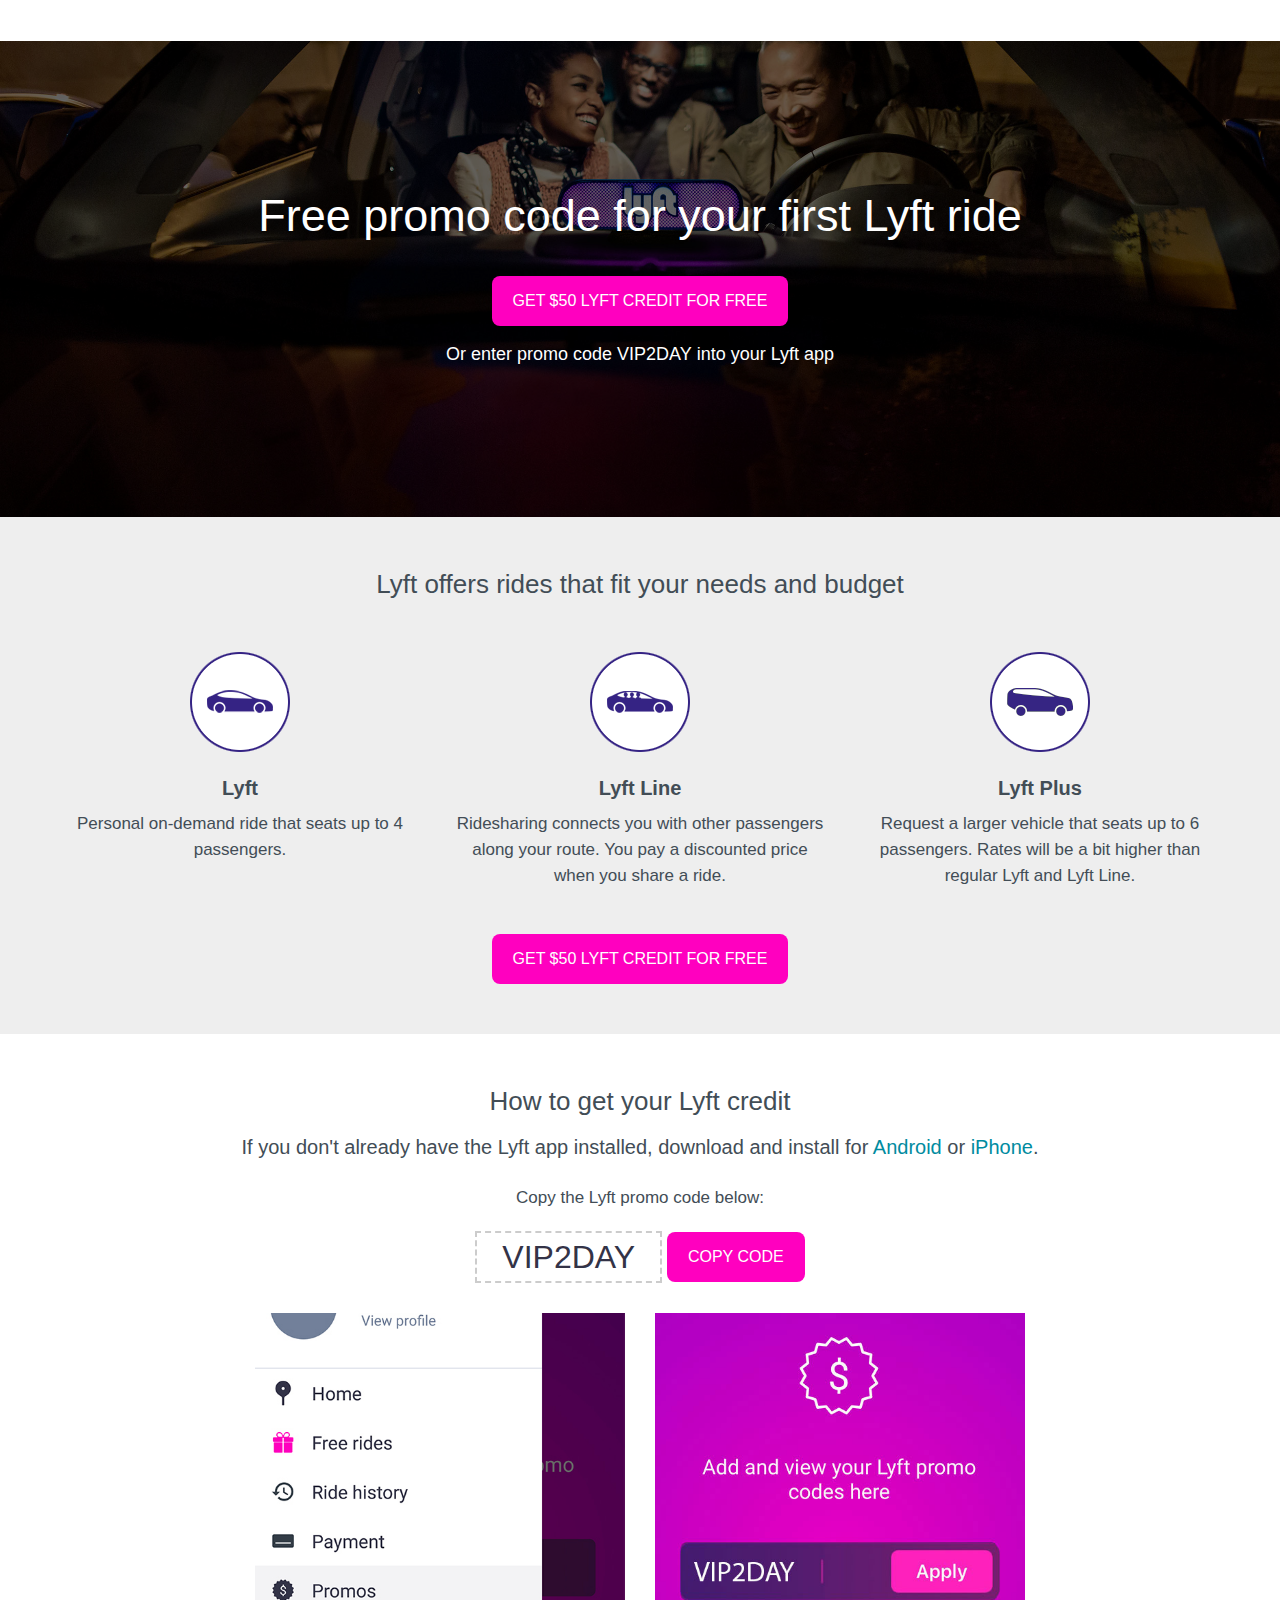
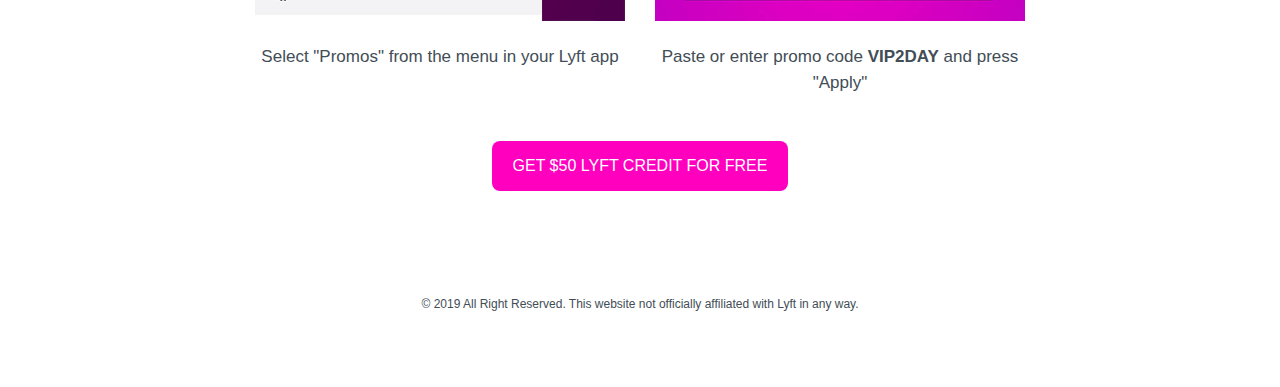
==== 50coupon/index.html @ e3770d20 "Update index.html" ====
<!DOCTYPE html>
<html prefix="og: http://ogp.me/ns#" xml:lang="en-US" xmlns="http://www.w3.org/1999/xhtml" >
   <head class="at-element-marker">
      <meta http-equiv="content-type" content="text/html; charset=UTF-8">   
      <link rel="shortcut icon" href="http://promoride.net/img/taxi.ico" type="image/x-icon; charset=binary">
      <link rel="icon" href="http://promoride.net/img/taxi.ico" type="image/x-icon; charset=binary">
      <meta name="robots" content="index,nofollow">
      <meta name="description" content="Lyft promo codes worth $50 off your first rides for free">
      <meta name="viewport" content="width=device-width, maximum-scale=1, initial-scale=1.0, user-scalable=0, minimal-ui">
      <meta name="theme-color" content="#ff6600" />
      <link rel="stylesheet" type="text/css" href="css/lyft.css" media="all">
      <!-- Hotjar Tracking Code for www.ridecoupon.com -->
<script>
    (function(h,o,t,j,a,r){
        h.hj=h.hj||function(){(h.hj.q=h.hj.q||[]).push(arguments)};
        h._hjSettings={hjid:580002,hjsv:5};
        a=o.getElementsByTagName('head')[0];
        r=o.createElement('script');r.async=1;
        r.src=t+h._hjSettings.hjid+j+h._hjSettings.hjsv;
        a.appendChild(r);
    })(window,document,'//static.hotjar.com/c/hotjar-','.js?sv=');
</script>
      <script src="https://ajax.googleapis.com/ajax/libs/jquery/1.11.1/jquery.min.js"></script>
      <title>Enter VIP2DAY - Lyft Promo Code - Get $50 free towards your first ride</title>
      <!--<script src="/dist/clipboard.min.js"></script>-->

      <script type="text/javascript">
		  function copyToClipboard(element) {
  			var $temp = $("<input>");
  			$("body").append($temp);
  			$temp.val($(element).text()).select();
  			document.execCommand("copy");
  			$temp.remove();
		  }
	   </script> 
     
<div style="display:inline;">
<img height="1" width="1" style="border-style:none;" alt="" src="//www.googleadservices.com/pagead/conversion/844014624/?label=mKQLCMrC03MQoMi6kgM&amp;guid=ON&amp;script=0"/>
</div>
</noscript>
      <style>
		  .faded-teal .card-top:before, .faded-teal:before {
		     background-color:#000000 !important;
		     opacity:.6 !important;
		  }
		  .faded-gray-lighter .card-top:before, .faded-gray-lighter:before {
			 background: #eee;
		  }
		  .hero .section > .container {
			 padding-bottom:30px !important;
		  }
		  @media (min-width: 768px){
			  #content-c321915.section {
				  padding:150px 0;
			  }
		  }
		  @media (max-width: 767px){
			 .col+.col {
			    text-align: center !important;
			    margin-top: 50px !important; 
			 }
		  }
		  @media (max-width: 480px){
			 .pink-button, .promo-button {
			    width: 100%; 
			 }
		  }
		  #content-c321831.skin-mb-l {
			  margin-bottom:25px;
		  }
		  .pink-button {		
			 color:#fff;
			 background-color: #ff00bf;
			 display: inline-block;
			 font-weight: 400;
			 text-align: center;
			 white-space: nowrap;
			 vertical-align: middle;
			 cursor: pointer;
			 -webkit-user-select: none;
			 -moz-user-select: none;
			 -ms-user-select: none;
			 user-select: none;
			 border: .08333rem solid transparent;
			 padding: .75rem 1.25rem;
			 font-size: 1rem;
			 line-height: 1.5;
			 border-radius: .5rem;
		  }
		  .pink-button:hover {		
			 color:#fff;
			 background-color: rgba(255, 0, 191, 0.7);
			 text-decoration: none;
		  }
		  .promo-button {		
			 color:#333347;
			 background-color: #fff;
			 display: inline-block;
			 font-weight: 400;
			 text-align: center;
			 white-space: nowrap;
			 vertical-align: middle;
			 cursor: pointer;
			 -webkit-user-select: none;
			 -moz-user-select: none;
			 -ms-user-select: none;
			 user-select: none;
			 border: #ccc dashed 2px;
			 padding: 0 25px;
			 font-size: 32px;
			 line-height: 1.5;
			  margin-bottom: 10px;
			 /*border-radius: .5rem;*/
		  }
		  /*
		  MULBERRY #352384
		  LYFT PINK #FF00BF
		  CHARCOAL #333347
		  OFF-WHITE #F3F3F5
		  */
       </style>

   </head>

   <body>
    <!-- Google Code for button-click Conversion Page -->
<script type="text/javascript">
/* <![CDATA[ */
var google_conversion_id = 844014624;
var google_conversion_language = "en";
var google_conversion_format = "3";
var google_conversion_color = "ffffff";
var google_conversion_label = "mKQLCMrC03MQoMi6kgM";
var google_remarketing_only = false;
/* ]]> */
</script>
<script type="text/javascript" src="//www.googleadservices.com/pagead/conversion.js">
</script>

<script>
	   var clipboard = new Clipboard('.btn');

clipboard.on('success', function(e) {
    console.info('Action:', e.action);
    console.info('Text:', e.text);
    console.info('Trigger:', e.trigger);

    e.clearSelection();
});

clipboard.on('error', function(e) {
    console.error('Action:', e.action);
    console.error('Trigger:', e.trigger);
});
	   </script>
<noscript>
<div style="display:inline;">
<img height="1" width="1" style="border-style:none;" alt="" src="//www.googleadservices.com/pagead/conversion/844014624/?label=mKQLCMrC03MQoMi6kgM&amp;guid=ON&amp;script=0"/>
</div>
</noscript>

      <div id="canvas" class="canvas tpl-default">
         <div id="page" class="page">
            <div id="main" class="main hide-toolbar">
               <!-- Special submenu for All Products and Download Page -->
               <!--TYPO3SEARCH_begin-->
               <div id="main-content">

				<!-- HERO BANNER MODULE -->
                  <div id="content-c321915" class="section faded-teal" style="background-image: url('images/lyft-hero2.jpg');">
                     <img src="images/lyft-hero2.jpg" data-in-lg-src="images/lyft-hero2.jpg" data-in-sm-src="images/lyft-hero2.jpg" data-in-md-src="images/lyft-hero2.jpg" data-in-xs-src="images/lyft-hero2.jpg" data-in-xxs-src="images/lyft-hero2.jpg" data-in-xl-src="images/lyft-hero2.jpg" class="rimg section-image" data-remote=".section">
                     <div class="container">
                        <div class="section-content">
                           <div id="content-c321913" class="csc-default skin-padding-m">
                              <h1 class="align-center" style="color:#fff">Free promo code for your first Lyft ride</h1>
                           </div>
                           <div id="content-c321918" class="csc-default">
                              <div class="align-center">
                                 <a href="https://www.lyft.com/invite/VIP2DAY" target="_blank" class="pink-button">GET $50 LYFT CREDIT FOR FREE</a>
								  <div style="color: #FFFFFF; font-size: 18px; margin-top:15px">Or enter promo code <b style="font-weight: 500">VIP2DAY</b> into your Lyft app</div>
                              </div>
                           </div>
                        </div>
                     </div>
                  </div>

				<!-- RIDE TYPES MODULE -->
                  <div id="content-c321942" class="section faded-gray-lighter faded-opaque">
                     <div class="container">
                        <div class="section-content">
                           <div id="content-c321931" class="csc-default skin-mb-l">
                              <h3 class="align-center">Lyft offers rides that fit your needs and budget</h3>
                           </div>
                           <div id="content-c321939" class="csc-default">
                              <div class="row flex skin-mb-s">
                                 <div class="col col-sm-4">
                                    <div id="content-c321934" class="csc-default">
                                       <div class="csc-textpic csc-textpic-center csc-textpic-above"><a href="https://www.lyft.com/invite/VIP2DAY"><img src="images/lyft-icon.png" data-in-lg-src="images/lyft-icon.png" data-in-sm-src="images/lyft-icon.png" data-in-md-src="images/lyft-icon.png" data-in-xs-src="images/lyft-icon.png" data-in-xxs-src="images/lyft-icon.png" data-in-xl-src="images/lyft-icon.png" class="rimg" alt="Ready to use" title="Ready to use"></a> </div>
                                    </div>
                                    <div id="content-c321935" class="csc-default">
                                       <h4 class="align-center bold">Lyft</h4>
                                       <p class="align-center">Personal on-demand ride that seats up to 4 passengers.</p>
                                    </div>
                                 </div>
                                 <div class="col col-sm-4">
                                    <div id="content-c321932" class="csc-default">
                                       <div class="csc-textpic csc-textpic-center csc-textpic-above"><a href="https://www.lyft.com/invite/VIP2DAY"><img src="images/line-icon.png" data-in-lg-src="images/line-icon.png" data-in-sm-src="images/line-icon.png" data-in-md-src="images/line-icon.png" data-in-xs-src="images/line-icon.png" data-in-xxs-src="images/line-icon.png" data-in-xl-src="images/line-icon.png" class="rimg" alt="Free and simple" title="Free and simple"></a> </div>
                                    </div>
                                    <div id="content-c321937" class="csc-default">
                                       <h4 class="align-center bold">Lyft Line</h4>
                                       <p class="align-center">Ridesharing connects you with other passengers along your route. You pay a discounted price when you share a ride.</p>
                                    </div>
                                 </div>
                                 <div class="col col-sm-4">
                                    <div id="content-c321933" class="csc-default">
                                       <div class="csc-textpic csc-textpic-center csc-textpic-above"><a href="https://www.lyft.com/invite/VIP2DAY"><img src="images/plus-icon.png" data-in-lg-src="images/plus-icon.png" data-in-sm-src="images/plus-icon.png" data-in-md-src="images/plus-icon.png" data-in-xs-src="images/plus-icon.png" data-in-xxs-src="images/plus-icon.png" data-in-xl-src="images/plus-icon.png" class="rimg" alt="Includes certification" title="Includes certification"></a> </div>
                                    </div>
                                    <div id="content-c321938" class="csc-default">
                                       <h4 class="align-center bold">Lyft Plus</h4>
                                       <p class="align-center">Request a larger vehicle that seats up to 6 passengers. Rates will be a bit higher than regular Lyft and Lyft Line.</p>
                                    </div>
                                 </div>
                              </div>
                           </div>
                           <div id="content-c321919" class="csc-default">
                              <div class="align-center">
                                 <a href="https://www.lyft.com/invite/VIP2DAY" target="_blank" class="pink-button">GET $50 LYFT CREDIT FOR FREE</a>
                              </div>
                           </div>
                        </div>
                     </div>
                  </div>

				<!-- HOW TO GET CREDIT MODULE -->

                  <div id="content-c321930" class="section align-center">
                     <div class="container">
                        <div class="section-content">
                           <div id="content-c321831" class="csc-default skin-mb-l">
                              <h3 class="align-center">How to get your Lyft credit</h3>
							   <h4 class="align-center">If you don't already have the Lyft app installed, download and install for <a href="https://play.google.com/store/apps/details?id=me.lyft.android" target="_blank">Android</a> or <a href="https://itunes.apple.com/us/app/lyft/id529379082" target="_blank">iPhone</a>.</h4>
                          		
                           </div>
                           <div id="content-c321819" class="csc-default">
                              <div class="align-center">
                                 <p class="align-center">Copy the Lyft promo code below:</p>
                                 
                                 <div class="promo-button" id="promo">VIP2DAY</div>
                                 

                                 <button onclick="copyToClipboard('#promo')" class="pink-button" style="margin-bottom: 10px">COPY CODE</button>
                              </div>
                           </div>
                           <div id="content-c321639" class="csc-default" style="margin-top: 20px">
                              <div class="row flex skin-mb-s">
                                 <div class="col col-sm-4 col-sm-offset-2">
                                    <div id="content-c321834" class="csc-default">
                                       <div class="csc-textpic csc-textpic-center csc-textpic-above"><img src="images/enter-code-snip-01.jpg" data-in-lg-src="images/enter-code-snip-01.jpg" data-in-sm-src="images/enter-code-snip-01.jpg" data-in-md-src="images/enter-code-snip-01.jpg" data-in-xs-src="images/enter-code-snip-01.jpg" data-in-xxs-src="images/enter-code-snip-01.jpg" data-in-xl-src="images/enter-code-snip-01.jpg" class="rimg" alt="Ready to use" title="Ready to use"> </div>
                                    </div>
                                    <div id="content-c321835" class="csc-default">
                                       <p class="align-center">Select "Promos" from the menu in your Lyft app</p>
                                    </div>
                                 </div>
                                 <div class="col col-sm-4">
                                    <div id="content-c321833" class="csc-default">
                                       <div class="csc-textpic csc-textpic-center csc-textpic-above"><a href="https://www.lyft.com/invite/VIP2DAY"><img src="images/enter-code-03.jpg" data-in-lg-src="images/enter-code-snip-03.jpg" data-in-sm-src="images/enter-code-snip-03.jpg" data-in-md-src="images/enter-code-snip-03.jpg" data-in-xs-src="images/enter-code-snip-03.jpg" data-in-xxs-src="images/enter-code-snip-03.jpg" data-in-xl-src="images/enter-code-snip-03.jpg" class="rimg" alt="Includes certification" title="Includes certification" border="0"></a> </div>
                                    </div>
                                    <div id="content-c321838" class="csc-default">
										<p class="align-center">Paste or enter promo code <b>VIP2DAY</b> and press "Apply"</p>
                                    </div>
                                 </div>
                              </div>
                           </div>
                           <div id="content-c325519" class="csc-default">
                              <div class="align-center">
                                 <a href="https://www.lyft.com/invite/VIP2DAY" target="_blank" class="pink-button">GET $50 LYFT CREDIT FOR FREE</a>
                              </div>
                           </div>
                        </div>
                     </div>
                  </div>

				<!-- FOOTER MODULE -->

                  <div id="content-c321619" class="align-center section" style="background-color: #FFF">
                     <div class="container">
                        <div class="section-content">
                           <div id="content-c321917" class="csc-default skin-padding-xl">
                              <p class="align-center" style="font-size: 12px;">© 2019 All Right Reserved. This website not officially affiliated with Lyft in any way.
                              </p>
                           </div>
                        </div>
                     </div>
                  </div>        


               </div>
            </div>
         </div>
      </div>
   </body>
</html>
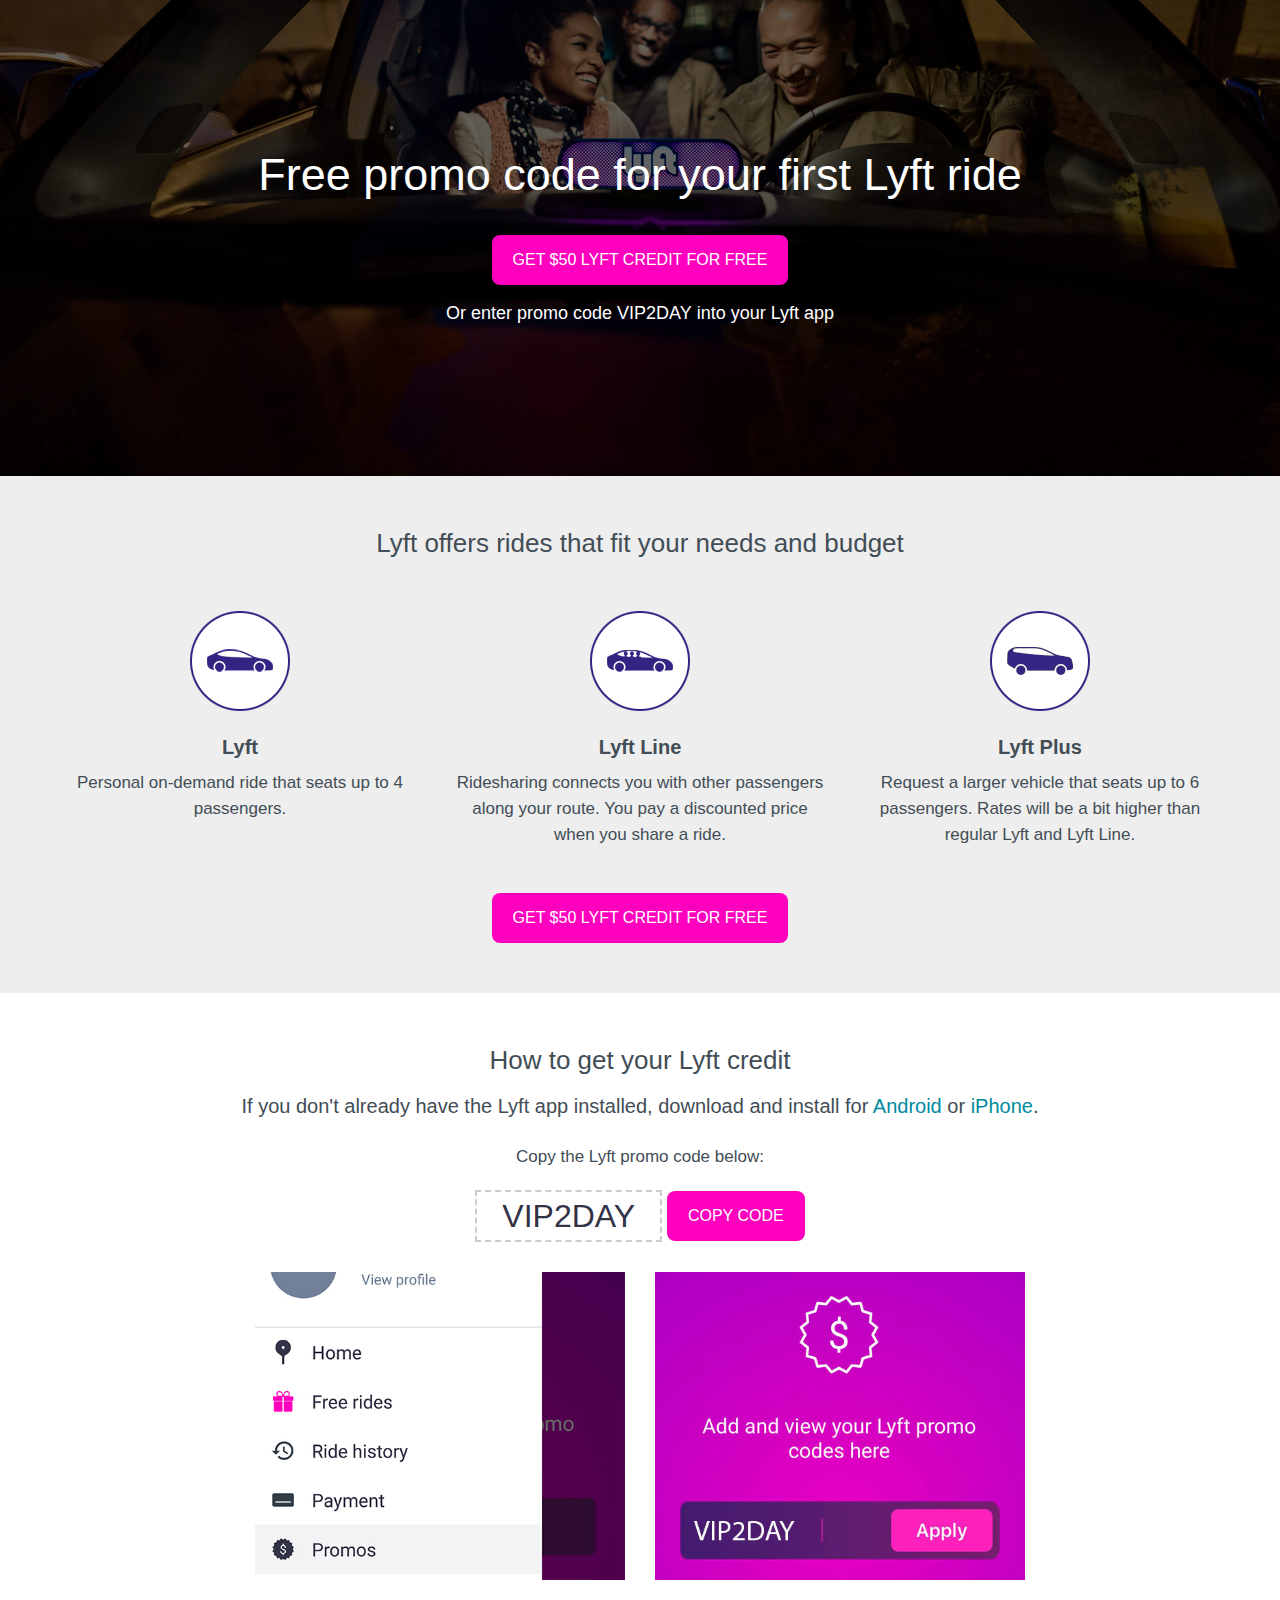
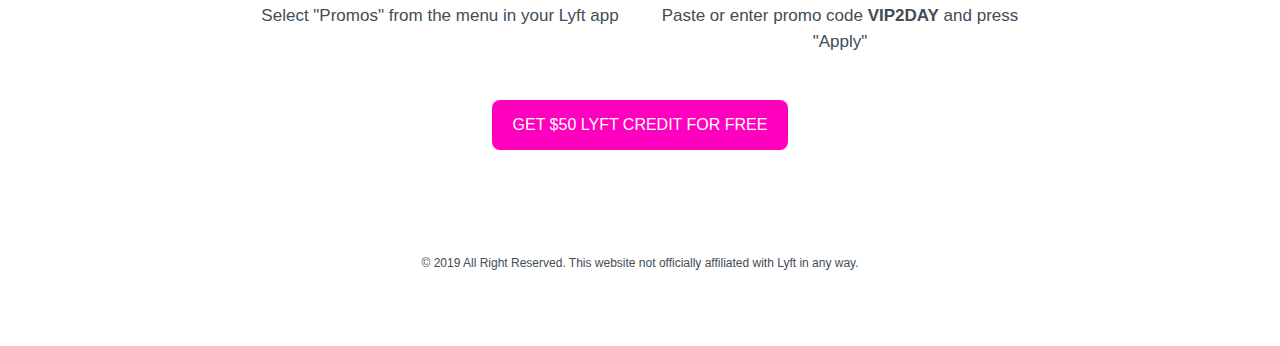
==== commit bed30329: "Update index.html" ====
--- a/50coupon/index.html
+++ b/50coupon/index.html
@@ -34,9 +34,7 @@
 		  }
 	   </script> 
      
-<div style="display:inline;">
-<img height="1" width="1" style="border-style:none;" alt="" src="//www.googleadservices.com/pagead/conversion/844014624/?label=mKQLCMrC03MQoMi6kgM&amp;guid=ON&amp;script=0"/>
-</div>
+
 </noscript>
       <style>
 		  .faded-teal .card-top:before, .faded-teal:before {
@@ -120,22 +118,20 @@
 		  */
        </style>
 
+
+
+<!-- Event snippet for LP page open conversion page -->
+<script>
+  gtag('event', 'conversion', {'send_to': 'AW-780762576/lO6pCOfovpIBEND7pfQC'});
+</script>
+
+
+	
+	
    </head>
 
    <body>
-    <!-- Google Code for button-click Conversion Page -->
-<script type="text/javascript">
-/* <![CDATA[ */
-var google_conversion_id = 844014624;
-var google_conversion_language = "en";
-var google_conversion_format = "3";
-var google_conversion_color = "ffffff";
-var google_conversion_label = "mKQLCMrC03MQoMi6kgM";
-var google_remarketing_only = false;
-/* ]]> */
-</script>
-<script type="text/javascript" src="//www.googleadservices.com/pagead/conversion.js">
-</script>
+
 
 <script>
 	   var clipboard = new Clipboard('.btn');
@@ -153,11 +149,6 @@
     console.error('Trigger:', e.trigger);
 });
 	   </script>
-<noscript>
-<div style="display:inline;">
-<img height="1" width="1" style="border-style:none;" alt="" src="//www.googleadservices.com/pagead/conversion/844014624/?label=mKQLCMrC03MQoMi6kgM&amp;guid=ON&amp;script=0"/>
-</div>
-</noscript>
 
       <div id="canvas" class="canvas tpl-default">
          <div id="page" class="page">
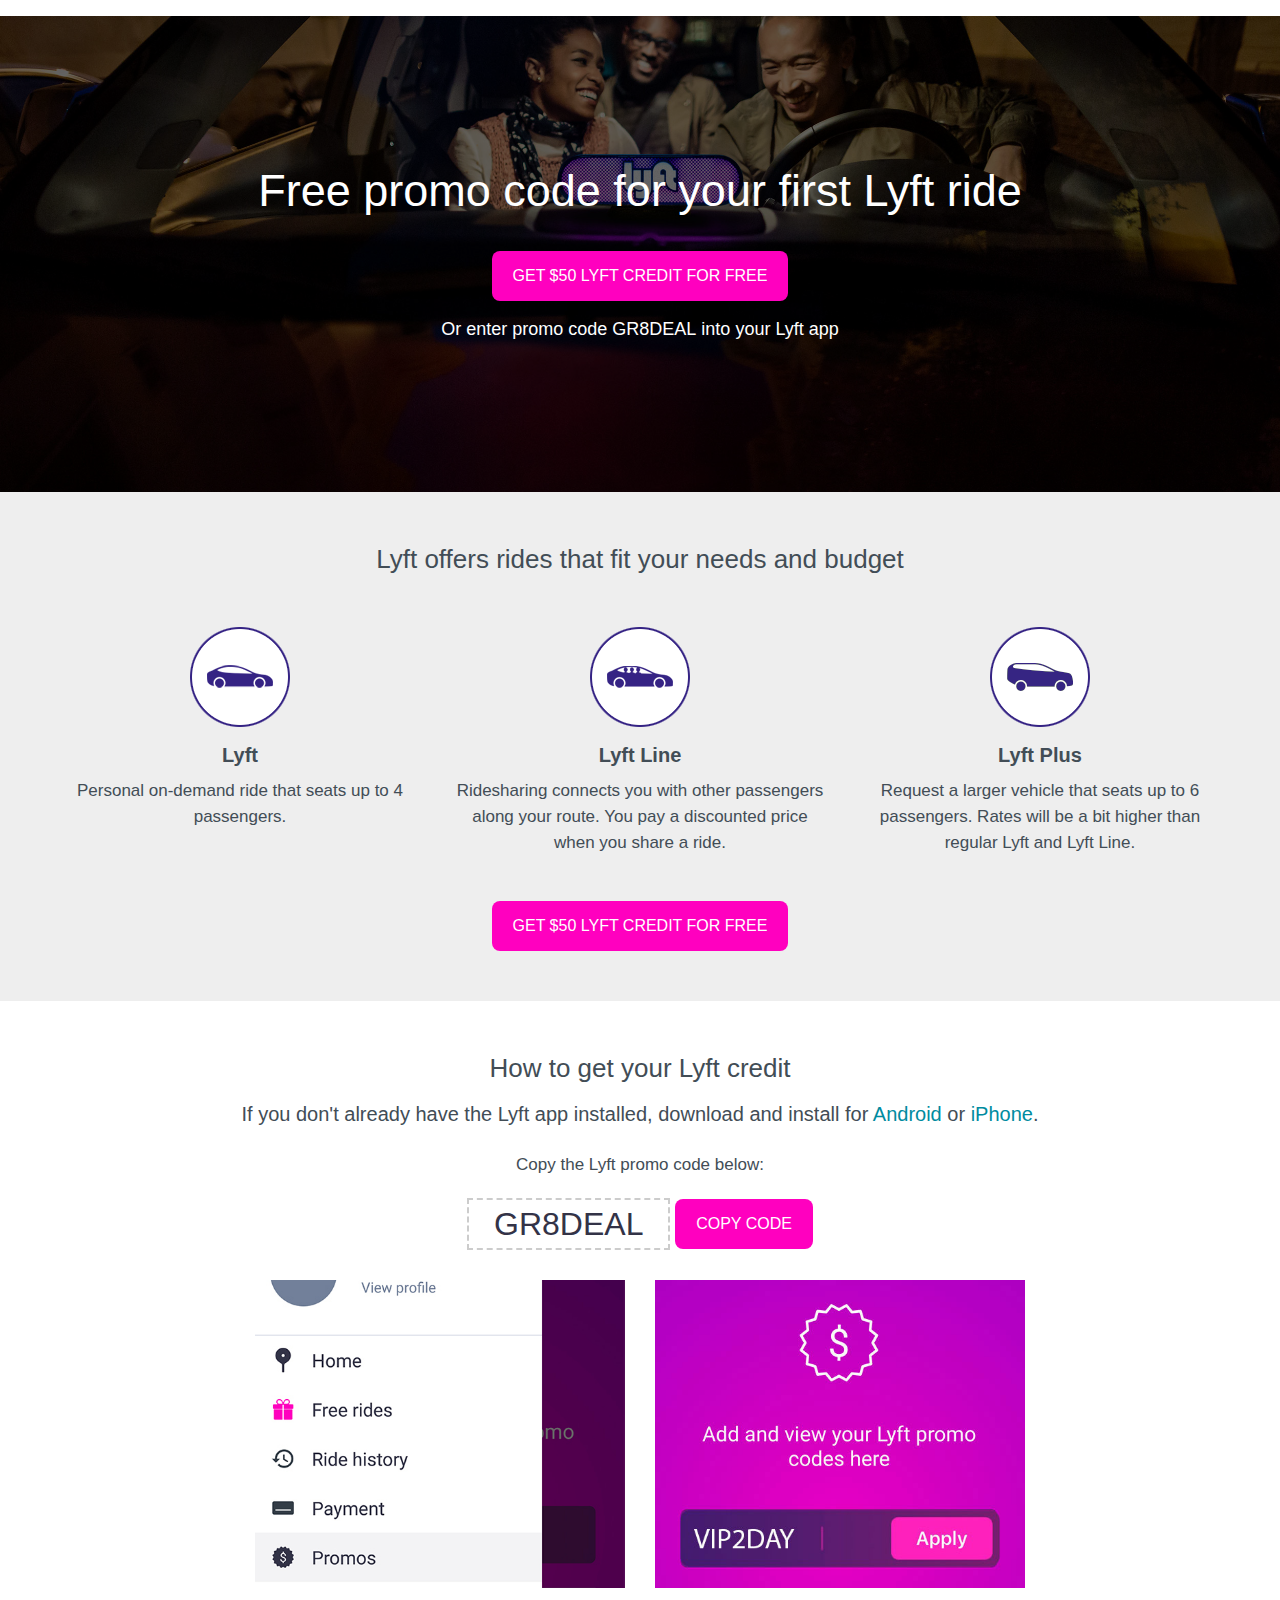
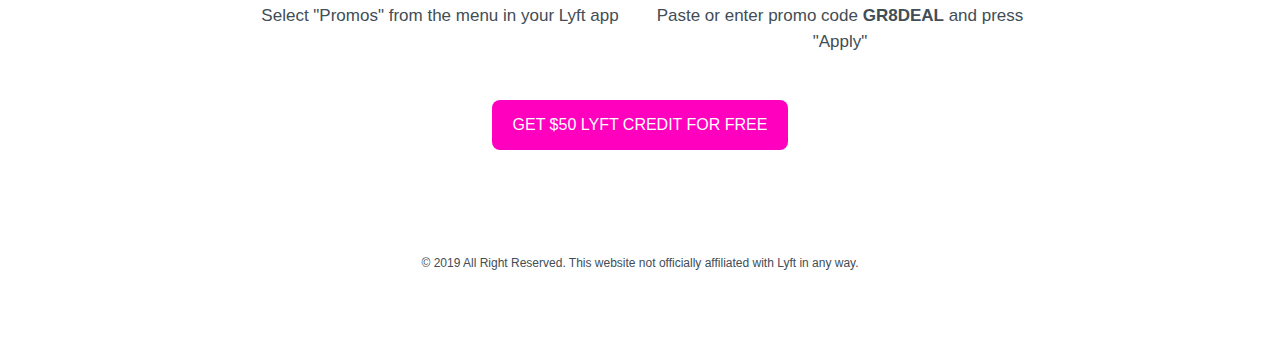
==== commit cd1ee495: "Add files via upload" ====
--- a/50coupon/index.html
+++ b/50coupon/index.html
@@ -1,4 +1,3 @@
-<!DOCTYPE html>
 <html prefix="og: http://ogp.me/ns#" xml:lang="en-US" xmlns="http://www.w3.org/1999/xhtml" >
    <head class="at-element-marker">
       <meta http-equiv="content-type" content="text/html; charset=UTF-8">   
@@ -21,7 +20,7 @@
     })(window,document,'//static.hotjar.com/c/hotjar-','.js?sv=');
 </script>
       <script src="https://ajax.googleapis.com/ajax/libs/jquery/1.11.1/jquery.min.js"></script>
-      <title>Enter VIP2DAY - Lyft Promo Code - Get $50 free towards your first ride</title>
+      <title>Enter GR8DEAL - Lyft Promo Code - Get $50 free towards your first ride</title>
       <!--<script src="/dist/clipboard.min.js"></script>-->
 
       <script type="text/javascript">
@@ -34,7 +33,9 @@
 		  }
 	   </script> 
      
-
+<div style="display:inline;">
+<img height="1" width="1" style="border-style:none;" alt="" src="//www.googleadservices.com/pagead/conversion/844014624/?label=mKQLCMrC03MQoMi6kgM&amp;guid=ON&amp;script=0"/>
+</div>
 </noscript>
       <style>
 		  .faded-teal .card-top:before, .faded-teal:before {
@@ -118,20 +119,22 @@
 		  */
        </style>
 
-
-
-<!-- Event snippet for LP page open conversion page -->
-<script>
-  gtag('event', 'conversion', {'send_to': 'AW-780762576/lO6pCOfovpIBEND7pfQC'});
+   </head>
+
+   <body>
+    <!-- Google Code for button-click Conversion Page -->
+<script type="text/javascript">
+/* <![CDATA[ */
+var google_conversion_id = 844014624;
+var google_conversion_language = "en";
+var google_conversion_format = "3";
+var google_conversion_color = "ffffff";
+var google_conversion_label = "mKQLCMrC03MQoMi6kgM";
+var google_remarketing_only = false;
+/* ]]> */
 </script>
-
-
-	
-	
-   </head>
-
-   <body>
-
+<script type="text/javascript" src="//www.googleadservices.com/pagead/conversion.js">
+</script>
 
 <script>
 	   var clipboard = new Clipboard('.btn');
@@ -149,6 +152,11 @@
     console.error('Trigger:', e.trigger);
 });
 	   </script>
+<noscript>
+<div style="display:inline;">
+<img height="1" width="1" style="border-style:none;" alt="" src="//www.googleadservices.com/pagead/conversion/844014624/?label=mKQLCMrC03MQoMi6kgM&amp;guid=ON&amp;script=0"/>
+</div>
+</noscript>
 
       <div id="canvas" class="canvas tpl-default">
          <div id="page" class="page">
@@ -167,8 +175,8 @@
                            </div>
                            <div id="content-c321918" class="csc-default">
                               <div class="align-center">
-                                 <a href="https://www.lyft.com/invite/VIP2DAY" target="_blank" class="pink-button">GET $50 LYFT CREDIT FOR FREE</a>
-								  <div style="color: #FFFFFF; font-size: 18px; margin-top:15px">Or enter promo code <b style="font-weight: 500">VIP2DAY</b> into your Lyft app</div>
+                                 <a href="https://www.lyft.com/invite/GR8DEAL" target="_blank" class="pink-button">GET $50 LYFT CREDIT FOR FREE</a>
+								  <div style="color: #FFFFFF; font-size: 18px; margin-top:15px">Or enter promo code <b style="font-weight: 500">GR8DEAL</b> into your Lyft app</div>
                               </div>
                            </div>
                         </div>
@@ -186,7 +194,7 @@
                               <div class="row flex skin-mb-s">
                                  <div class="col col-sm-4">
                                     <div id="content-c321934" class="csc-default">
-                                       <div class="csc-textpic csc-textpic-center csc-textpic-above"><a href="https://www.lyft.com/invite/VIP2DAY"><img src="images/lyft-icon.png" data-in-lg-src="images/lyft-icon.png" data-in-sm-src="images/lyft-icon.png" data-in-md-src="images/lyft-icon.png" data-in-xs-src="images/lyft-icon.png" data-in-xxs-src="images/lyft-icon.png" data-in-xl-src="images/lyft-icon.png" class="rimg" alt="Ready to use" title="Ready to use"></a> </div>
+                                       <div class="csc-textpic csc-textpic-center csc-textpic-above"><a href="https://www.lyft.com/invite/GR8DEAL"><img src="images/lyft-icon.png" data-in-lg-src="images/lyft-icon.png" data-in-sm-src="images/lyft-icon.png" data-in-md-src="images/lyft-icon.png" data-in-xs-src="images/lyft-icon.png" data-in-xxs-src="images/lyft-icon.png" data-in-xl-src="images/lyft-icon.png" class="rimg" alt="Ready to use" title="Ready to use"></a> </div>
                                     </div>
                                     <div id="content-c321935" class="csc-default">
                                        <h4 class="align-center bold">Lyft</h4>
@@ -195,7 +203,7 @@
                                  </div>
                                  <div class="col col-sm-4">
                                     <div id="content-c321932" class="csc-default">
-                                       <div class="csc-textpic csc-textpic-center csc-textpic-above"><a href="https://www.lyft.com/invite/VIP2DAY"><img src="images/line-icon.png" data-in-lg-src="images/line-icon.png" data-in-sm-src="images/line-icon.png" data-in-md-src="images/line-icon.png" data-in-xs-src="images/line-icon.png" data-in-xxs-src="images/line-icon.png" data-in-xl-src="images/line-icon.png" class="rimg" alt="Free and simple" title="Free and simple"></a> </div>
+                                       <div class="csc-textpic csc-textpic-center csc-textpic-above"><a href="https://www.lyft.com/invite/GR8DEAL"><img src="images/line-icon.png" data-in-lg-src="images/line-icon.png" data-in-sm-src="images/line-icon.png" data-in-md-src="images/line-icon.png" data-in-xs-src="images/line-icon.png" data-in-xxs-src="images/line-icon.png" data-in-xl-src="images/line-icon.png" class="rimg" alt="Free and simple" title="Free and simple"></a> </div>
                                     </div>
                                     <div id="content-c321937" class="csc-default">
                                        <h4 class="align-center bold">Lyft Line</h4>
@@ -204,7 +212,7 @@
                                  </div>
                                  <div class="col col-sm-4">
                                     <div id="content-c321933" class="csc-default">
-                                       <div class="csc-textpic csc-textpic-center csc-textpic-above"><a href="https://www.lyft.com/invite/VIP2DAY"><img src="images/plus-icon.png" data-in-lg-src="images/plus-icon.png" data-in-sm-src="images/plus-icon.png" data-in-md-src="images/plus-icon.png" data-in-xs-src="images/plus-icon.png" data-in-xxs-src="images/plus-icon.png" data-in-xl-src="images/plus-icon.png" class="rimg" alt="Includes certification" title="Includes certification"></a> </div>
+                                       <div class="csc-textpic csc-textpic-center csc-textpic-above"><a href="https://www.lyft.com/invite/GR8DEAL"><img src="images/plus-icon.png" data-in-lg-src="images/plus-icon.png" data-in-sm-src="images/plus-icon.png" data-in-md-src="images/plus-icon.png" data-in-xs-src="images/plus-icon.png" data-in-xxs-src="images/plus-icon.png" data-in-xl-src="images/plus-icon.png" class="rimg" alt="Includes certification" title="Includes certification"></a> </div>
                                     </div>
                                     <div id="content-c321938" class="csc-default">
                                        <h4 class="align-center bold">Lyft Plus</h4>
@@ -215,7 +223,7 @@
                            </div>
                            <div id="content-c321919" class="csc-default">
                               <div class="align-center">
-                                 <a href="https://www.lyft.com/invite/VIP2DAY" target="_blank" class="pink-button">GET $50 LYFT CREDIT FOR FREE</a>
+                                 <a href="https://www.lyft.com/invite/GR8DEAL" target="_blank" class="pink-button">GET $50 LYFT CREDIT FOR FREE</a>
                               </div>
                            </div>
                         </div>
@@ -236,7 +244,7 @@
                               <div class="align-center">
                                  <p class="align-center">Copy the Lyft promo code below:</p>
                                  
-                                 <div class="promo-button" id="promo">VIP2DAY</div>
+                                 <div class="promo-button" id="promo">GR8DEAL</div>
                                  
 
                                  <button onclick="copyToClipboard('#promo')" class="pink-button" style="margin-bottom: 10px">COPY CODE</button>
@@ -254,17 +262,17 @@
                                  </div>
                                  <div class="col col-sm-4">
                                     <div id="content-c321833" class="csc-default">
-                                       <div class="csc-textpic csc-textpic-center csc-textpic-above"><a href="https://www.lyft.com/invite/VIP2DAY"><img src="images/enter-code-03.jpg" data-in-lg-src="images/enter-code-snip-03.jpg" data-in-sm-src="images/enter-code-snip-03.jpg" data-in-md-src="images/enter-code-snip-03.jpg" data-in-xs-src="images/enter-code-snip-03.jpg" data-in-xxs-src="images/enter-code-snip-03.jpg" data-in-xl-src="images/enter-code-snip-03.jpg" class="rimg" alt="Includes certification" title="Includes certification" border="0"></a> </div>
+                                       <div class="csc-textpic csc-textpic-center csc-textpic-above"><a href="https://www.lyft.com/invite/GR8DEAL"><img src="images/enter-code-03.jpg" data-in-lg-src="images/enter-code-snip-03.jpg" data-in-sm-src="images/enter-code-snip-03.jpg" data-in-md-src="images/enter-code-snip-03.jpg" data-in-xs-src="images/enter-code-snip-03.jpg" data-in-xxs-src="images/enter-code-snip-03.jpg" data-in-xl-src="images/enter-code-snip-03.jpg" class="rimg" alt="Includes certification" title="Includes certification" border="0"></a> </div>
                                     </div>
                                     <div id="content-c321838" class="csc-default">
-										<p class="align-center">Paste or enter promo code <b>VIP2DAY</b> and press "Apply"</p>
+										<p class="align-center">Paste or enter promo code <b>GR8DEAL</b> and press "Apply"</p>
                                     </div>
                                  </div>
                               </div>
                            </div>
                            <div id="content-c325519" class="csc-default">
                               <div class="align-center">
-                                 <a href="https://www.lyft.com/invite/VIP2DAY" target="_blank" class="pink-button">GET $50 LYFT CREDIT FOR FREE</a>
+                                 <a href="https://www.lyft.com/invite/GR8DEAL" target="_blank" class="pink-button">GET $50 LYFT CREDIT FOR FREE</a>
                               </div>
                            </div>
                         </div>
@@ -277,8 +285,7 @@
                      <div class="container">
                         <div class="section-content">
                            <div id="content-c321917" class="csc-default skin-padding-xl">
-                              <p class="align-center" style="font-size: 12px;">© 2019 All Right Reserved. This website not officially affiliated with Lyft in any way.
-                              </p>
+                             <p class="align-center" style="font-size: 12px;">© 2019 All Right Reserved. This website not officially affiliated with Lyft in any way. </p>
                            </div>
                         </div>
                      </div>
@@ -290,4 +297,4 @@
          </div>
       </div>
    </body>
-</html>
+</html>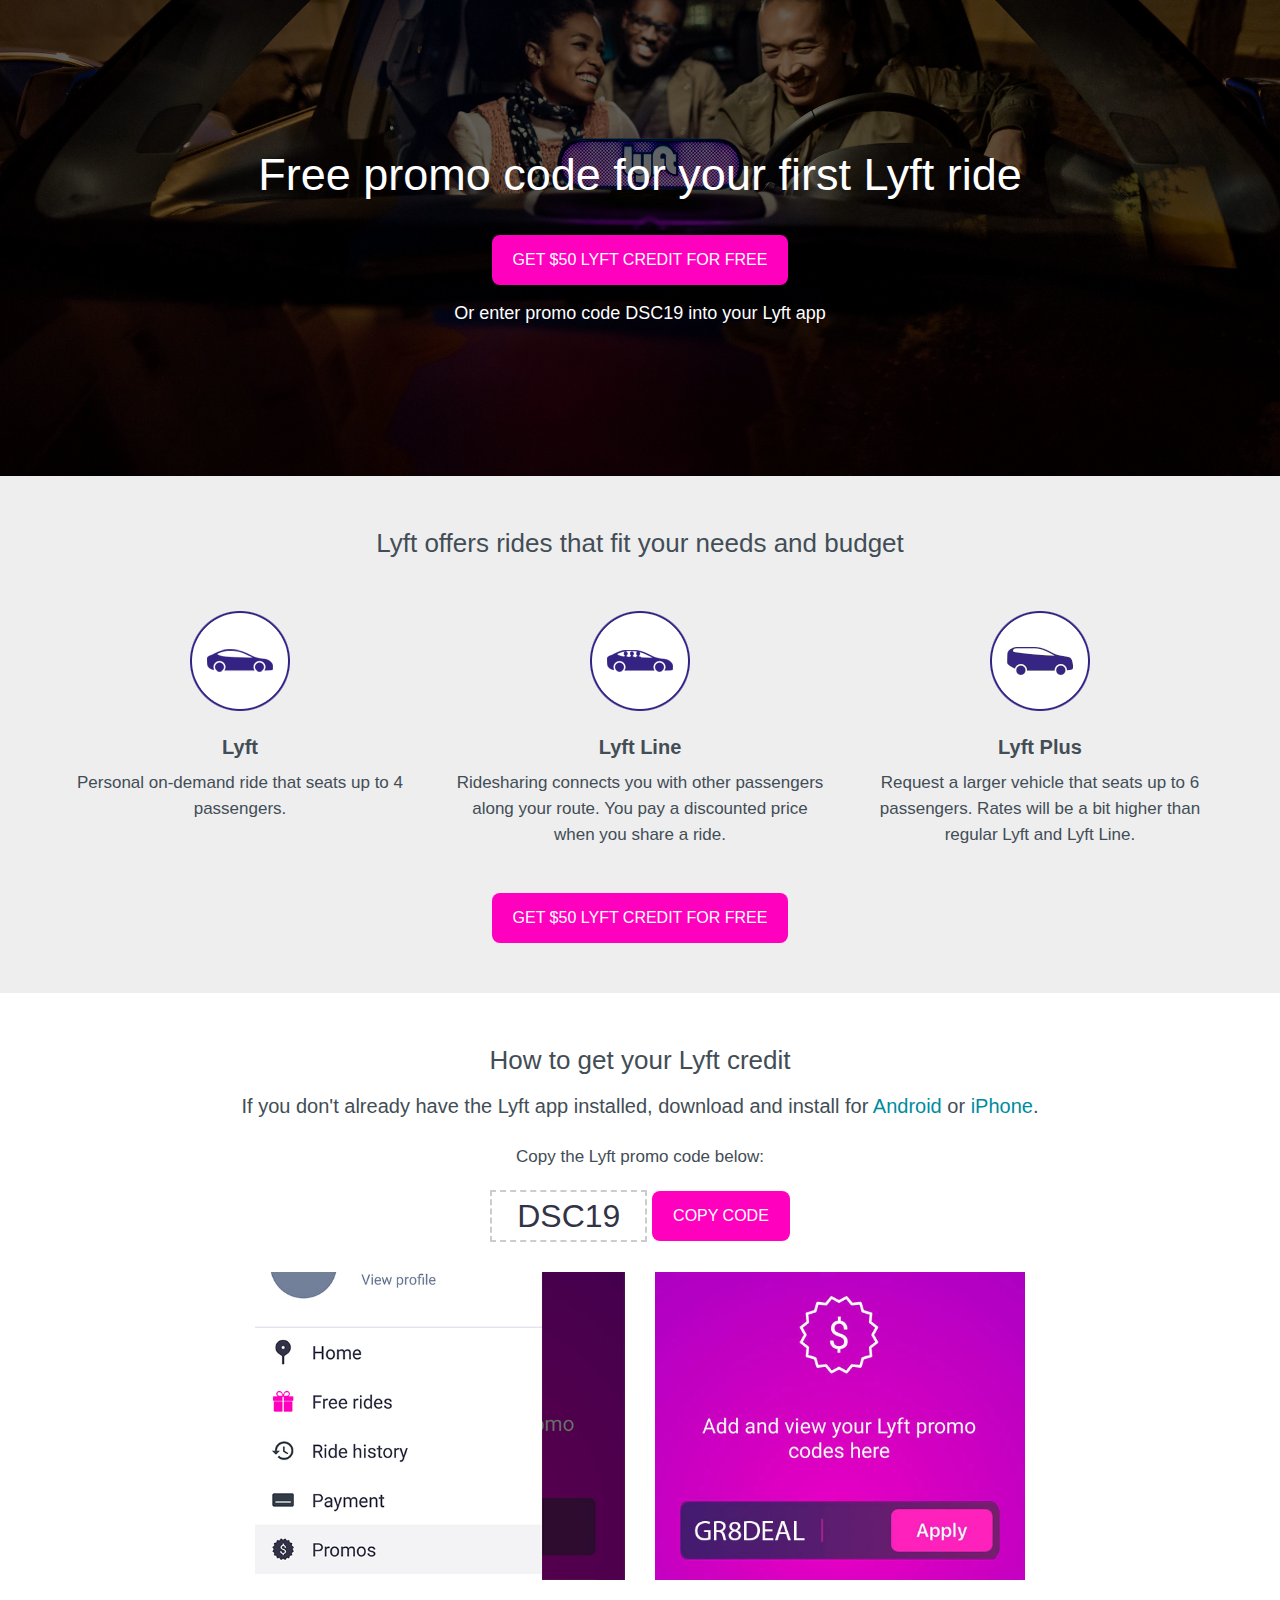
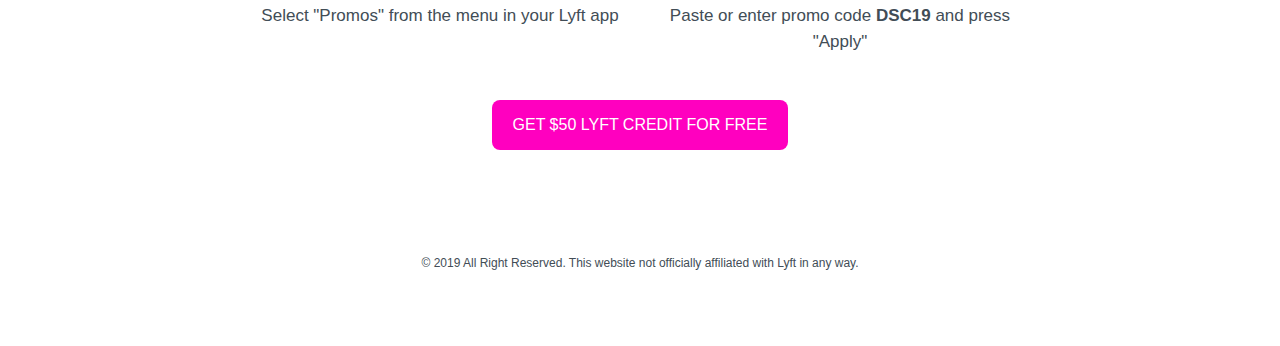
==== commit 8bf0c7f9: "Add files via upload" ====
--- a/50coupon/index.html
+++ b/50coupon/index.html
@@ -1,10 +1,11 @@
+<!DOCTYPE html>
 <html prefix="og: http://ogp.me/ns#" xml:lang="en-US" xmlns="http://www.w3.org/1999/xhtml" >
    <head class="at-element-marker">
       <meta http-equiv="content-type" content="text/html; charset=UTF-8">   
       <link rel="shortcut icon" href="http://promoride.net/img/taxi.ico" type="image/x-icon; charset=binary">
       <link rel="icon" href="http://promoride.net/img/taxi.ico" type="image/x-icon; charset=binary">
       <meta name="robots" content="index,nofollow">
-      <meta name="description" content="Lyft promo codes worth $50 off your first rides for free">
+      <meta name="description" content="Lyft promo code | up to $50 off your first rides">
       <meta name="viewport" content="width=device-width, maximum-scale=1, initial-scale=1.0, user-scalable=0, minimal-ui">
       <meta name="theme-color" content="#ff6600" />
       <link rel="stylesheet" type="text/css" href="css/lyft.css" media="all">
@@ -20,7 +21,7 @@
     })(window,document,'//static.hotjar.com/c/hotjar-','.js?sv=');
 </script>
       <script src="https://ajax.googleapis.com/ajax/libs/jquery/1.11.1/jquery.min.js"></script>
-      <title>Enter GR8DEAL - Lyft Promo Code - Get $50 free towards your first ride</title>
+      <title>Enter DSC19 - Lyft Promo Code - Get $50 free towards your first ride</title>
       <!--<script src="/dist/clipboard.min.js"></script>-->
 
       <script type="text/javascript">
@@ -33,9 +34,7 @@
 		  }
 	   </script> 
      
-<div style="display:inline;">
-<img height="1" width="1" style="border-style:none;" alt="" src="//www.googleadservices.com/pagead/conversion/844014624/?label=mKQLCMrC03MQoMi6kgM&amp;guid=ON&amp;script=0"/>
-</div>
+
 </noscript>
       <style>
 		  .faded-teal .card-top:before, .faded-teal:before {
@@ -122,19 +121,7 @@
    </head>
 
    <body>
-    <!-- Google Code for button-click Conversion Page -->
-<script type="text/javascript">
-/* <![CDATA[ */
-var google_conversion_id = 844014624;
-var google_conversion_language = "en";
-var google_conversion_format = "3";
-var google_conversion_color = "ffffff";
-var google_conversion_label = "mKQLCMrC03MQoMi6kgM";
-var google_remarketing_only = false;
-/* ]]> */
-</script>
-<script type="text/javascript" src="//www.googleadservices.com/pagead/conversion.js">
-</script>
+    
 
 <script>
 	   var clipboard = new Clipboard('.btn');
@@ -152,11 +139,7 @@
     console.error('Trigger:', e.trigger);
 });
 	   </script>
-<noscript>
-<div style="display:inline;">
-<img height="1" width="1" style="border-style:none;" alt="" src="//www.googleadservices.com/pagead/conversion/844014624/?label=mKQLCMrC03MQoMi6kgM&amp;guid=ON&amp;script=0"/>
-</div>
-</noscript>
+
 
       <div id="canvas" class="canvas tpl-default">
          <div id="page" class="page">
@@ -175,8 +158,8 @@
                            </div>
                            <div id="content-c321918" class="csc-default">
                               <div class="align-center">
-                                 <a href="https://www.lyft.com/invite/GR8DEAL" target="_blank" class="pink-button">GET $50 LYFT CREDIT FOR FREE</a>
-								  <div style="color: #FFFFFF; font-size: 18px; margin-top:15px">Or enter promo code <b style="font-weight: 500">GR8DEAL</b> into your Lyft app</div>
+                                 <a href="https://www.lyft.com/invite/DSC19" target="_blank" class="pink-button">GET $50 LYFT CREDIT FOR FREE</a>
+								  <div style="color: #FFFFFF; font-size: 18px; margin-top:15px">Or enter promo code <b style="font-weight: 500">DSC19</b> into your Lyft app</div>
                               </div>
                            </div>
                         </div>
@@ -194,7 +177,7 @@
                               <div class="row flex skin-mb-s">
                                  <div class="col col-sm-4">
                                     <div id="content-c321934" class="csc-default">
-                                       <div class="csc-textpic csc-textpic-center csc-textpic-above"><a href="https://www.lyft.com/invite/GR8DEAL"><img src="images/lyft-icon.png" data-in-lg-src="images/lyft-icon.png" data-in-sm-src="images/lyft-icon.png" data-in-md-src="images/lyft-icon.png" data-in-xs-src="images/lyft-icon.png" data-in-xxs-src="images/lyft-icon.png" data-in-xl-src="images/lyft-icon.png" class="rimg" alt="Ready to use" title="Ready to use"></a> </div>
+                                       <div class="csc-textpic csc-textpic-center csc-textpic-above"><a href="https://www.lyft.com/invite/DSC19"><img src="images/lyft-icon.png" data-in-lg-src="images/lyft-icon.png" data-in-sm-src="images/lyft-icon.png" data-in-md-src="images/lyft-icon.png" data-in-xs-src="images/lyft-icon.png" data-in-xxs-src="images/lyft-icon.png" data-in-xl-src="images/lyft-icon.png" class="rimg" alt="Lyft" title="Lyft"></a> </div>
                                     </div>
                                     <div id="content-c321935" class="csc-default">
                                        <h4 class="align-center bold">Lyft</h4>
@@ -203,7 +186,7 @@
                                  </div>
                                  <div class="col col-sm-4">
                                     <div id="content-c321932" class="csc-default">
-                                       <div class="csc-textpic csc-textpic-center csc-textpic-above"><a href="https://www.lyft.com/invite/GR8DEAL"><img src="images/line-icon.png" data-in-lg-src="images/line-icon.png" data-in-sm-src="images/line-icon.png" data-in-md-src="images/line-icon.png" data-in-xs-src="images/line-icon.png" data-in-xxs-src="images/line-icon.png" data-in-xl-src="images/line-icon.png" class="rimg" alt="Free and simple" title="Free and simple"></a> </div>
+                                       <div class="csc-textpic csc-textpic-center csc-textpic-above"><a href="https://www.lyft.com/invite/DSC19"><img src="images/line-icon.png" data-in-lg-src="images/line-icon.png" data-in-sm-src="images/line-icon.png" data-in-md-src="images/line-icon.png" data-in-xs-src="images/line-icon.png" data-in-xxs-src="images/line-icon.png" data-in-xl-src="images/line-icon.png" class="rimg" alt="Lyft Line" title="Lyft Line"></a> </div>
                                     </div>
                                     <div id="content-c321937" class="csc-default">
                                        <h4 class="align-center bold">Lyft Line</h4>
@@ -212,7 +195,7 @@
                                  </div>
                                  <div class="col col-sm-4">
                                     <div id="content-c321933" class="csc-default">
-                                       <div class="csc-textpic csc-textpic-center csc-textpic-above"><a href="https://www.lyft.com/invite/GR8DEAL"><img src="images/plus-icon.png" data-in-lg-src="images/plus-icon.png" data-in-sm-src="images/plus-icon.png" data-in-md-src="images/plus-icon.png" data-in-xs-src="images/plus-icon.png" data-in-xxs-src="images/plus-icon.png" data-in-xl-src="images/plus-icon.png" class="rimg" alt="Includes certification" title="Includes certification"></a> </div>
+                                       <div class="csc-textpic csc-textpic-center csc-textpic-above"><a href="https://www.lyft.com/invite/DSC19"><img src="images/plus-icon.png" data-in-lg-src="images/plus-icon.png" data-in-sm-src="images/plus-icon.png" data-in-md-src="images/plus-icon.png" data-in-xs-src="images/plus-icon.png" data-in-xxs-src="images/plus-icon.png" data-in-xl-src="images/plus-icon.png" class="rimg" alt="Lyft Plus" title="Lyft Plus"></a> </div>
                                     </div>
                                     <div id="content-c321938" class="csc-default">
                                        <h4 class="align-center bold">Lyft Plus</h4>
@@ -223,7 +206,7 @@
                            </div>
                            <div id="content-c321919" class="csc-default">
                               <div class="align-center">
-                                 <a href="https://www.lyft.com/invite/GR8DEAL" target="_blank" class="pink-button">GET $50 LYFT CREDIT FOR FREE</a>
+                                 <a href="https://www.lyft.com/invite/DSC19" target="_blank" class="pink-button">GET $50 LYFT CREDIT FOR FREE</a>
                               </div>
                            </div>
                         </div>
@@ -244,7 +227,7 @@
                               <div class="align-center">
                                  <p class="align-center">Copy the Lyft promo code below:</p>
                                  
-                                 <div class="promo-button" id="promo">GR8DEAL</div>
+                                 <div class="promo-button" id="promo">DSC19</div>
                                  
 
                                  <button onclick="copyToClipboard('#promo')" class="pink-button" style="margin-bottom: 10px">COPY CODE</button>
@@ -262,17 +245,17 @@
                                  </div>
                                  <div class="col col-sm-4">
                                     <div id="content-c321833" class="csc-default">
-                                       <div class="csc-textpic csc-textpic-center csc-textpic-above"><a href="https://www.lyft.com/invite/GR8DEAL"><img src="images/enter-code-03.jpg" data-in-lg-src="images/enter-code-snip-03.jpg" data-in-sm-src="images/enter-code-snip-03.jpg" data-in-md-src="images/enter-code-snip-03.jpg" data-in-xs-src="images/enter-code-snip-03.jpg" data-in-xxs-src="images/enter-code-snip-03.jpg" data-in-xl-src="images/enter-code-snip-03.jpg" class="rimg" alt="Includes certification" title="Includes certification" border="0"></a> </div>
+                                       <div class="csc-textpic csc-textpic-center csc-textpic-above"><a href="https://www.lyft.com/invite/DSC19"><img src="images/enter-code-03.jpg" data-in-lg-src="images/enter-code-snip-03.jpg" data-in-sm-src="images/enter-code-snip-03.jpg" data-in-md-src="images/enter-code-snip-03.jpg" data-in-xs-src="images/enter-code-snip-03.jpg" data-in-xxs-src="images/enter-code-snip-03.jpg" data-in-xl-src="images/enter-code-snip-03.jpg" class="rimg" alt="Enter DSC19 Lyft promo code" title="Enter DSC19 Lyft promo code" border="0"></a> </div>
                                     </div>
                                     <div id="content-c321838" class="csc-default">
-										<p class="align-center">Paste or enter promo code <b>GR8DEAL</b> and press "Apply"</p>
+										<p class="align-center">Paste or enter promo code <b>DSC19</b> and press "Apply"</p>
                                     </div>
                                  </div>
                               </div>
                            </div>
                            <div id="content-c325519" class="csc-default">
                               <div class="align-center">
-                                 <a href="https://www.lyft.com/invite/GR8DEAL" target="_blank" class="pink-button">GET $50 LYFT CREDIT FOR FREE</a>
+                                 <a href="https://www.lyft.com/invite/DSC19" target="_blank" class="pink-button">GET $50 LYFT CREDIT FOR FREE</a>
                               </div>
                            </div>
                         </div>
@@ -285,7 +268,8 @@
                      <div class="container">
                         <div class="section-content">
                            <div id="content-c321917" class="csc-default skin-padding-xl">
-                             <p class="align-center" style="font-size: 12px;">© 2019 All Right Reserved. This website not officially affiliated with Lyft in any way. </p>
+                              <p class="align-center" style="font-size: 12px;">© 2019 All Right Reserved. This website not officially affiliated with Lyft in any way.
+                              </p>
                            </div>
                         </div>
                      </div>
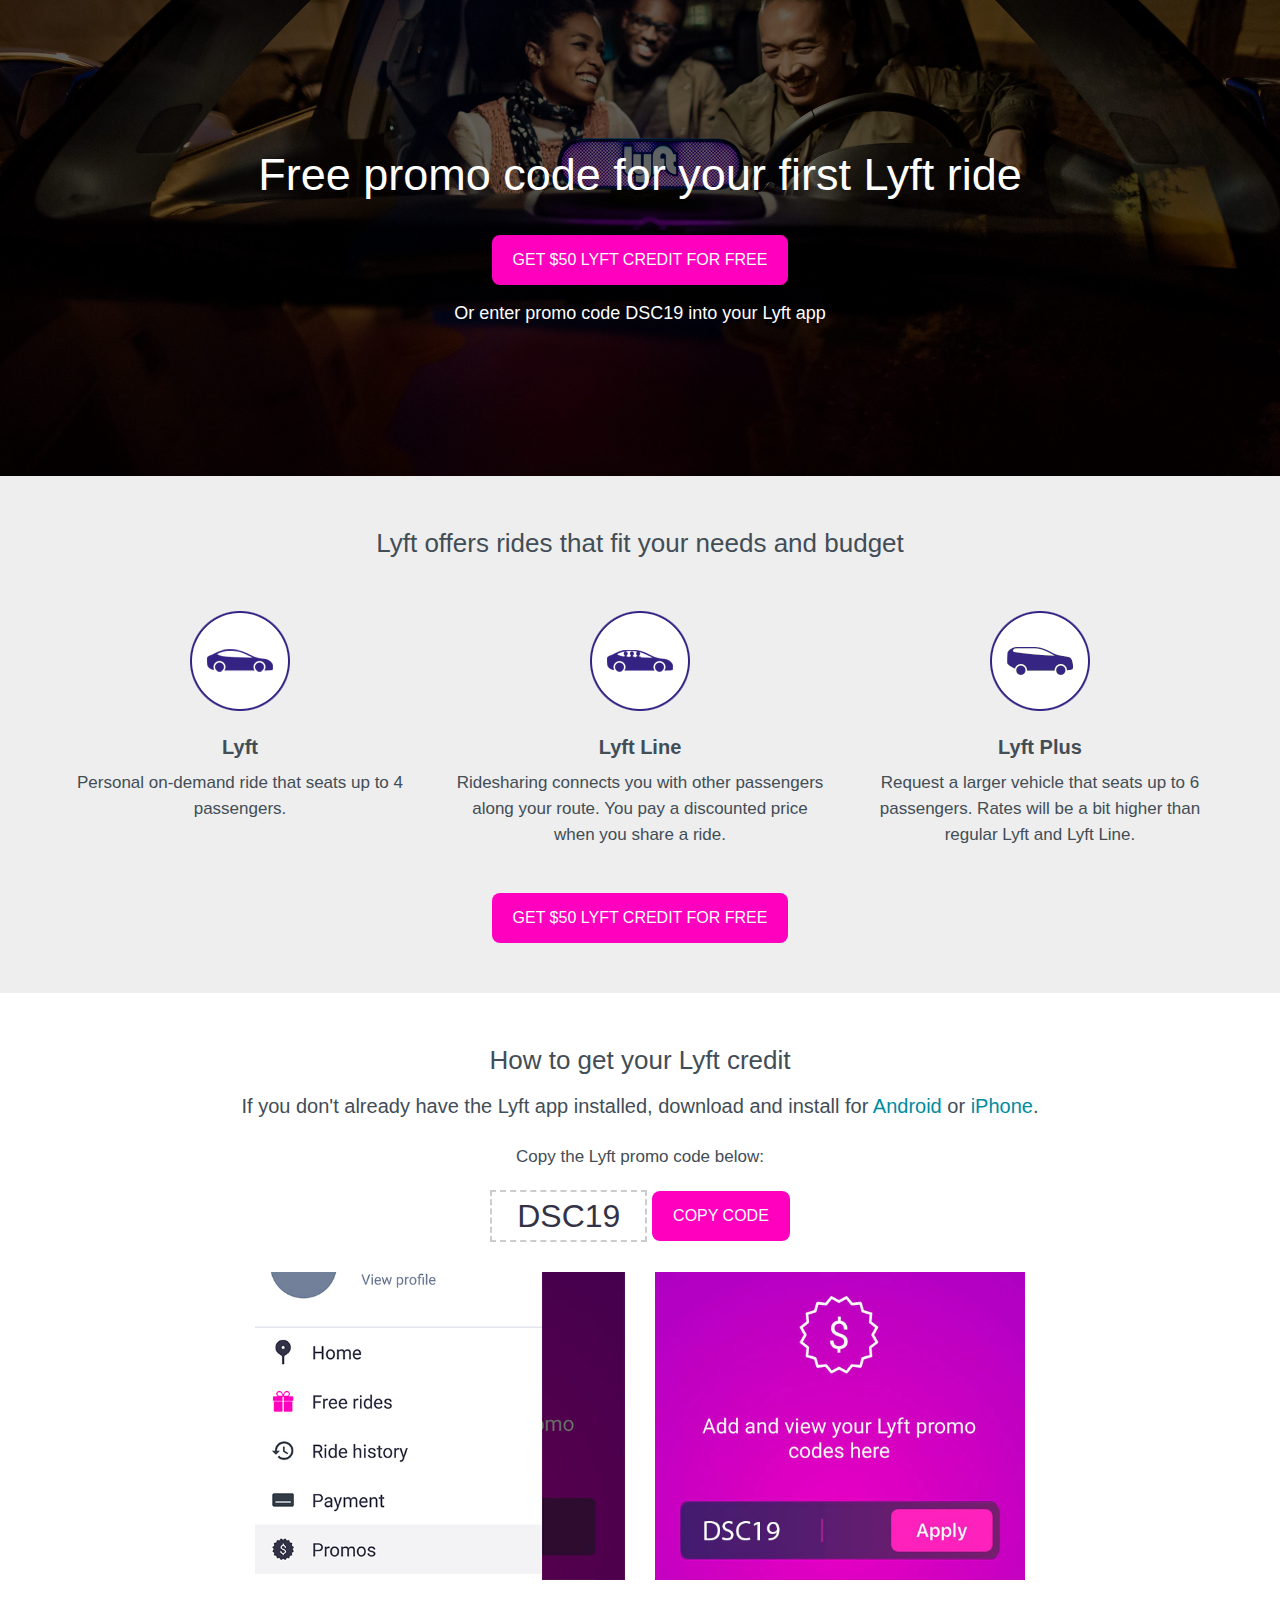
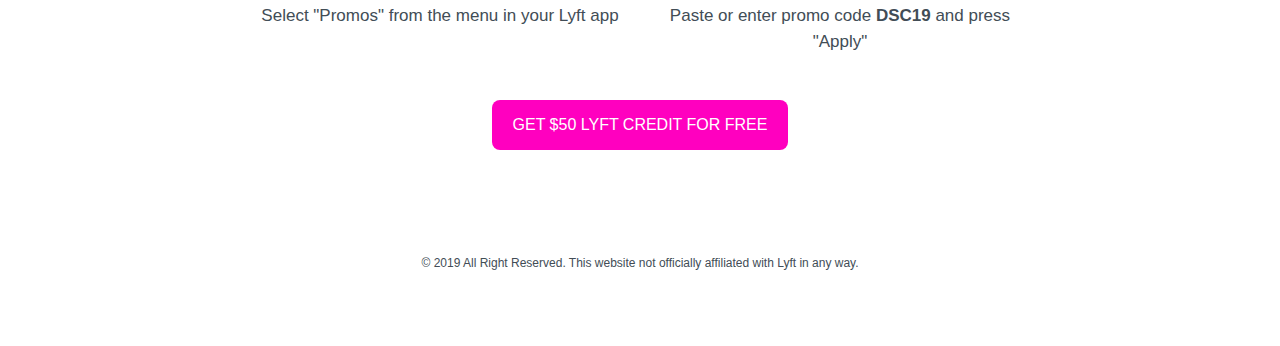
==== commit 8be49bdb: "Add files via upload" ====
--- a/50coupon/index.html
+++ b/50coupon/index.html
@@ -9,17 +9,6 @@
       <meta name="viewport" content="width=device-width, maximum-scale=1, initial-scale=1.0, user-scalable=0, minimal-ui">
       <meta name="theme-color" content="#ff6600" />
       <link rel="stylesheet" type="text/css" href="css/lyft.css" media="all">
-      <!-- Hotjar Tracking Code for www.ridecoupon.com -->
-<script>
-    (function(h,o,t,j,a,r){
-        h.hj=h.hj||function(){(h.hj.q=h.hj.q||[]).push(arguments)};
-        h._hjSettings={hjid:580002,hjsv:5};
-        a=o.getElementsByTagName('head')[0];
-        r=o.createElement('script');r.async=1;
-        r.src=t+h._hjSettings.hjid+j+h._hjSettings.hjsv;
-        a.appendChild(r);
-    })(window,document,'//static.hotjar.com/c/hotjar-','.js?sv=');
-</script>
       <script src="https://ajax.googleapis.com/ajax/libs/jquery/1.11.1/jquery.min.js"></script>
       <title>Enter DSC19 - Lyft Promo Code - Get $50 free towards your first ride</title>
       <!--<script src="/dist/clipboard.min.js"></script>-->
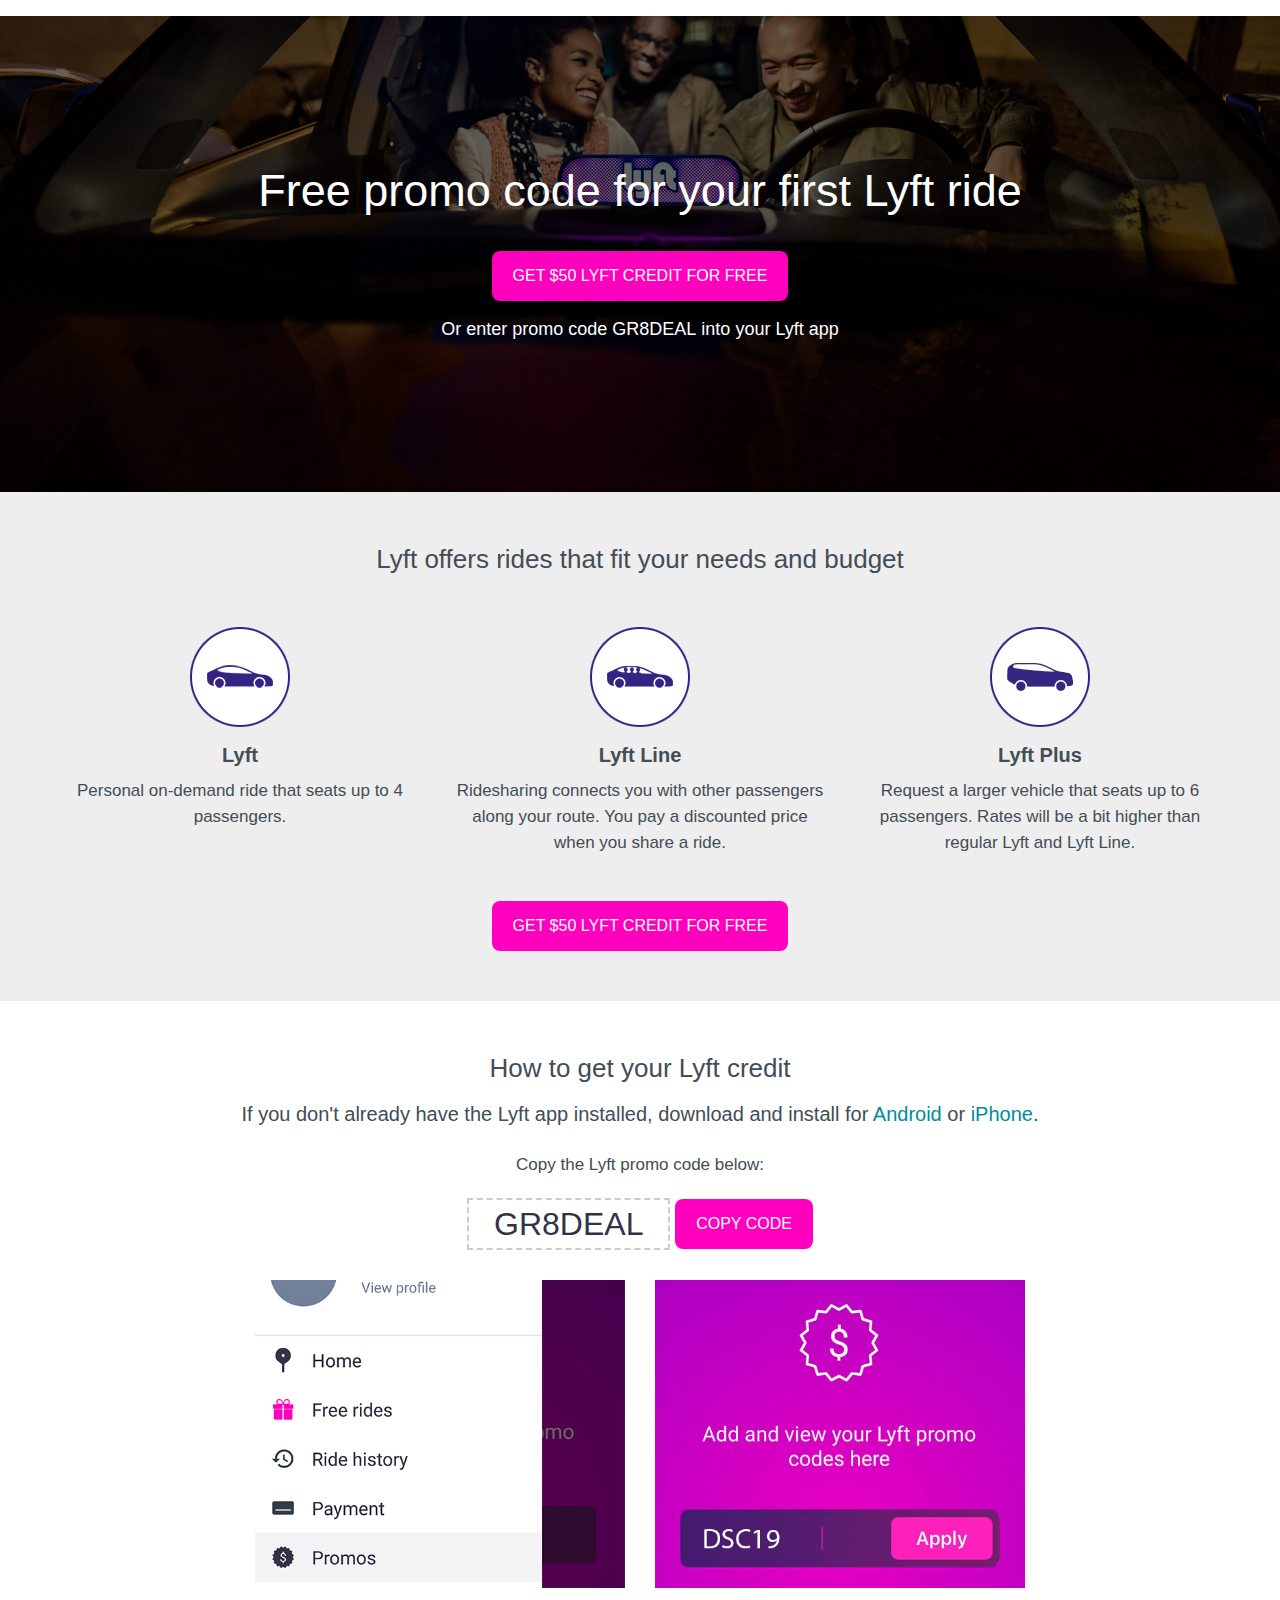
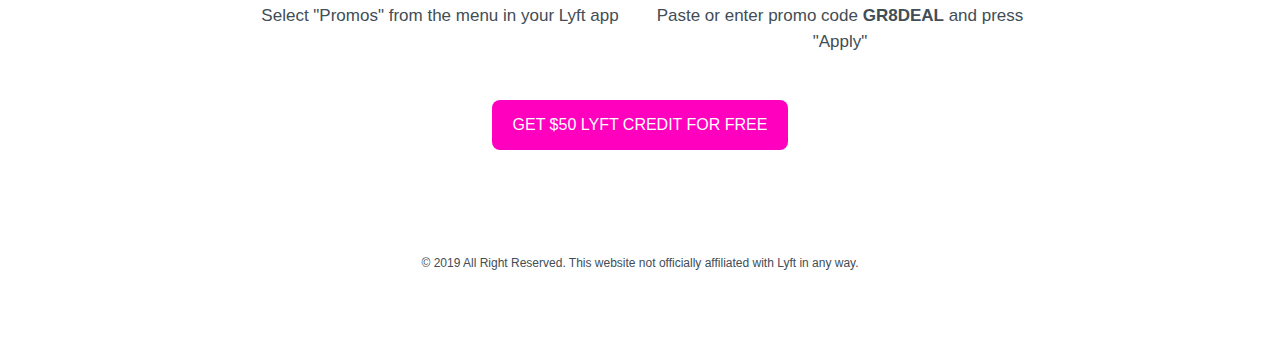
==== commit 9013c362: "Add files via upload" ====
--- a/50coupon/index.html
+++ b/50coupon/index.html
@@ -1,16 +1,26 @@
-<!DOCTYPE html>
 <html prefix="og: http://ogp.me/ns#" xml:lang="en-US" xmlns="http://www.w3.org/1999/xhtml" >
    <head class="at-element-marker">
       <meta http-equiv="content-type" content="text/html; charset=UTF-8">   
       <link rel="shortcut icon" href="http://promoride.net/img/taxi.ico" type="image/x-icon; charset=binary">
       <link rel="icon" href="http://promoride.net/img/taxi.ico" type="image/x-icon; charset=binary">
       <meta name="robots" content="index,nofollow">
-      <meta name="description" content="Lyft promo code | up to $50 off your first rides">
+      <meta name="description" content="Lyft promo codes worth $50 off your first rides for free">
       <meta name="viewport" content="width=device-width, maximum-scale=1, initial-scale=1.0, user-scalable=0, minimal-ui">
       <meta name="theme-color" content="#ff6600" />
       <link rel="stylesheet" type="text/css" href="css/lyft.css" media="all">
+      <!-- Hotjar Tracking Code for www.ridecoupon.com -->
+<script>
+    (function(h,o,t,j,a,r){
+        h.hj=h.hj||function(){(h.hj.q=h.hj.q||[]).push(arguments)};
+        h._hjSettings={hjid:580002,hjsv:5};
+        a=o.getElementsByTagName('head')[0];
+        r=o.createElement('script');r.async=1;
+        r.src=t+h._hjSettings.hjid+j+h._hjSettings.hjsv;
+        a.appendChild(r);
+    })(window,document,'//static.hotjar.com/c/hotjar-','.js?sv=');
+</script>
       <script src="https://ajax.googleapis.com/ajax/libs/jquery/1.11.1/jquery.min.js"></script>
-      <title>Enter DSC19 - Lyft Promo Code - Get $50 free towards your first ride</title>
+      <title>Enter GR8DEAL - Lyft Promo Code - Get $50 free towards your first ride</title>
       <!--<script src="/dist/clipboard.min.js"></script>-->
 
       <script type="text/javascript">
@@ -23,7 +33,9 @@
 		  }
 	   </script> 
      
-
+<div style="display:inline;">
+<img height="1" width="1" style="border-style:none;" alt="" src="//www.googleadservices.com/pagead/conversion/844014624/?label=mKQLCMrC03MQoMi6kgM&amp;guid=ON&amp;script=0"/>
+</div>
 </noscript>
       <style>
 		  .faded-teal .card-top:before, .faded-teal:before {
@@ -110,7 +122,19 @@
    </head>
 
    <body>
-    
+    <!-- Google Code for button-click Conversion Page -->
+<script type="text/javascript">
+/* <![CDATA[ */
+var google_conversion_id = 844014624;
+var google_conversion_language = "en";
+var google_conversion_format = "3";
+var google_conversion_color = "ffffff";
+var google_conversion_label = "mKQLCMrC03MQoMi6kgM";
+var google_remarketing_only = false;
+/* ]]> */
+</script>
+<script type="text/javascript" src="//www.googleadservices.com/pagead/conversion.js">
+</script>
 
 <script>
 	   var clipboard = new Clipboard('.btn');
@@ -128,7 +152,11 @@
     console.error('Trigger:', e.trigger);
 });
 	   </script>
-
+<noscript>
+<div style="display:inline;">
+<img height="1" width="1" style="border-style:none;" alt="" src="//www.googleadservices.com/pagead/conversion/844014624/?label=mKQLCMrC03MQoMi6kgM&amp;guid=ON&amp;script=0"/>
+</div>
+</noscript>
 
       <div id="canvas" class="canvas tpl-default">
          <div id="page" class="page">
@@ -147,8 +175,8 @@
                            </div>
                            <div id="content-c321918" class="csc-default">
                               <div class="align-center">
-                                 <a href="https://www.lyft.com/invite/DSC19" target="_blank" class="pink-button">GET $50 LYFT CREDIT FOR FREE</a>
-								  <div style="color: #FFFFFF; font-size: 18px; margin-top:15px">Or enter promo code <b style="font-weight: 500">DSC19</b> into your Lyft app</div>
+                                 <a href="https://www.lyft.com/invite/GR8DEAL" target="_blank" class="pink-button">GET $50 LYFT CREDIT FOR FREE</a>
+								  <div style="color: #FFFFFF; font-size: 18px; margin-top:15px">Or enter promo code <b style="font-weight: 500">GR8DEAL</b> into your Lyft app</div>
                               </div>
                            </div>
                         </div>
@@ -166,7 +194,7 @@
                               <div class="row flex skin-mb-s">
                                  <div class="col col-sm-4">
                                     <div id="content-c321934" class="csc-default">
-                                       <div class="csc-textpic csc-textpic-center csc-textpic-above"><a href="https://www.lyft.com/invite/DSC19"><img src="images/lyft-icon.png" data-in-lg-src="images/lyft-icon.png" data-in-sm-src="images/lyft-icon.png" data-in-md-src="images/lyft-icon.png" data-in-xs-src="images/lyft-icon.png" data-in-xxs-src="images/lyft-icon.png" data-in-xl-src="images/lyft-icon.png" class="rimg" alt="Lyft" title="Lyft"></a> </div>
+                                       <div class="csc-textpic csc-textpic-center csc-textpic-above"><a href="https://www.lyft.com/invite/GR8DEAL"><img src="images/lyft-icon.png" data-in-lg-src="images/lyft-icon.png" data-in-sm-src="images/lyft-icon.png" data-in-md-src="images/lyft-icon.png" data-in-xs-src="images/lyft-icon.png" data-in-xxs-src="images/lyft-icon.png" data-in-xl-src="images/lyft-icon.png" class="rimg" alt="Ready to use" title="Ready to use"></a> </div>
                                     </div>
                                     <div id="content-c321935" class="csc-default">
                                        <h4 class="align-center bold">Lyft</h4>
@@ -175,7 +203,7 @@
                                  </div>
                                  <div class="col col-sm-4">
                                     <div id="content-c321932" class="csc-default">
-                                       <div class="csc-textpic csc-textpic-center csc-textpic-above"><a href="https://www.lyft.com/invite/DSC19"><img src="images/line-icon.png" data-in-lg-src="images/line-icon.png" data-in-sm-src="images/line-icon.png" data-in-md-src="images/line-icon.png" data-in-xs-src="images/line-icon.png" data-in-xxs-src="images/line-icon.png" data-in-xl-src="images/line-icon.png" class="rimg" alt="Lyft Line" title="Lyft Line"></a> </div>
+                                       <div class="csc-textpic csc-textpic-center csc-textpic-above"><a href="https://www.lyft.com/invite/GR8DEAL"><img src="images/line-icon.png" data-in-lg-src="images/line-icon.png" data-in-sm-src="images/line-icon.png" data-in-md-src="images/line-icon.png" data-in-xs-src="images/line-icon.png" data-in-xxs-src="images/line-icon.png" data-in-xl-src="images/line-icon.png" class="rimg" alt="Free and simple" title="Free and simple"></a> </div>
                                     </div>
                                     <div id="content-c321937" class="csc-default">
                                        <h4 class="align-center bold">Lyft Line</h4>
@@ -184,7 +212,7 @@
                                  </div>
                                  <div class="col col-sm-4">
                                     <div id="content-c321933" class="csc-default">
-                                       <div class="csc-textpic csc-textpic-center csc-textpic-above"><a href="https://www.lyft.com/invite/DSC19"><img src="images/plus-icon.png" data-in-lg-src="images/plus-icon.png" data-in-sm-src="images/plus-icon.png" data-in-md-src="images/plus-icon.png" data-in-xs-src="images/plus-icon.png" data-in-xxs-src="images/plus-icon.png" data-in-xl-src="images/plus-icon.png" class="rimg" alt="Lyft Plus" title="Lyft Plus"></a> </div>
+                                       <div class="csc-textpic csc-textpic-center csc-textpic-above"><a href="https://www.lyft.com/invite/GR8DEAL"><img src="images/plus-icon.png" data-in-lg-src="images/plus-icon.png" data-in-sm-src="images/plus-icon.png" data-in-md-src="images/plus-icon.png" data-in-xs-src="images/plus-icon.png" data-in-xxs-src="images/plus-icon.png" data-in-xl-src="images/plus-icon.png" class="rimg" alt="Includes certification" title="Includes certification"></a> </div>
                                     </div>
                                     <div id="content-c321938" class="csc-default">
                                        <h4 class="align-center bold">Lyft Plus</h4>
@@ -195,7 +223,7 @@
                            </div>
                            <div id="content-c321919" class="csc-default">
                               <div class="align-center">
-                                 <a href="https://www.lyft.com/invite/DSC19" target="_blank" class="pink-button">GET $50 LYFT CREDIT FOR FREE</a>
+                                 <a href="https://www.lyft.com/invite/GR8DEAL" target="_blank" class="pink-button">GET $50 LYFT CREDIT FOR FREE</a>
                               </div>
                            </div>
                         </div>
@@ -216,7 +244,7 @@
                               <div class="align-center">
                                  <p class="align-center">Copy the Lyft promo code below:</p>
                                  
-                                 <div class="promo-button" id="promo">DSC19</div>
+                                 <div class="promo-button" id="promo">GR8DEAL</div>
                                  
 
                                  <button onclick="copyToClipboard('#promo')" class="pink-button" style="margin-bottom: 10px">COPY CODE</button>
@@ -234,17 +262,17 @@
                                  </div>
                                  <div class="col col-sm-4">
                                     <div id="content-c321833" class="csc-default">
-                                       <div class="csc-textpic csc-textpic-center csc-textpic-above"><a href="https://www.lyft.com/invite/DSC19"><img src="images/enter-code-03.jpg" data-in-lg-src="images/enter-code-snip-03.jpg" data-in-sm-src="images/enter-code-snip-03.jpg" data-in-md-src="images/enter-code-snip-03.jpg" data-in-xs-src="images/enter-code-snip-03.jpg" data-in-xxs-src="images/enter-code-snip-03.jpg" data-in-xl-src="images/enter-code-snip-03.jpg" class="rimg" alt="Enter DSC19 Lyft promo code" title="Enter DSC19 Lyft promo code" border="0"></a> </div>
+                                       <div class="csc-textpic csc-textpic-center csc-textpic-above"><a href="https://www.lyft.com/invite/GR8DEAL"><img src="images/enter-code-03.jpg" data-in-lg-src="images/enter-code-snip-03.jpg" data-in-sm-src="images/enter-code-snip-03.jpg" data-in-md-src="images/enter-code-snip-03.jpg" data-in-xs-src="images/enter-code-snip-03.jpg" data-in-xxs-src="images/enter-code-snip-03.jpg" data-in-xl-src="images/enter-code-snip-03.jpg" class="rimg" alt="Includes certification" title="Includes certification" border="0"></a> </div>
                                     </div>
                                     <div id="content-c321838" class="csc-default">
-										<p class="align-center">Paste or enter promo code <b>DSC19</b> and press "Apply"</p>
+										<p class="align-center">Paste or enter promo code <b>GR8DEAL</b> and press "Apply"</p>
                                     </div>
                                  </div>
                               </div>
                            </div>
                            <div id="content-c325519" class="csc-default">
                               <div class="align-center">
-                                 <a href="https://www.lyft.com/invite/DSC19" target="_blank" class="pink-button">GET $50 LYFT CREDIT FOR FREE</a>
+                                 <a href="https://www.lyft.com/invite/GR8DEAL" target="_blank" class="pink-button">GET $50 LYFT CREDIT FOR FREE</a>
                               </div>
                            </div>
                         </div>
@@ -257,8 +285,7 @@
                      <div class="container">
                         <div class="section-content">
                            <div id="content-c321917" class="csc-default skin-padding-xl">
-                              <p class="align-center" style="font-size: 12px;">© 2019 All Right Reserved. This website not officially affiliated with Lyft in any way.
-                              </p>
+                             <p class="align-center" style="font-size: 12px;">© 2019 All Right Reserved. This website not officially affiliated with Lyft in any way. </p>
                            </div>
                         </div>
                      </div>
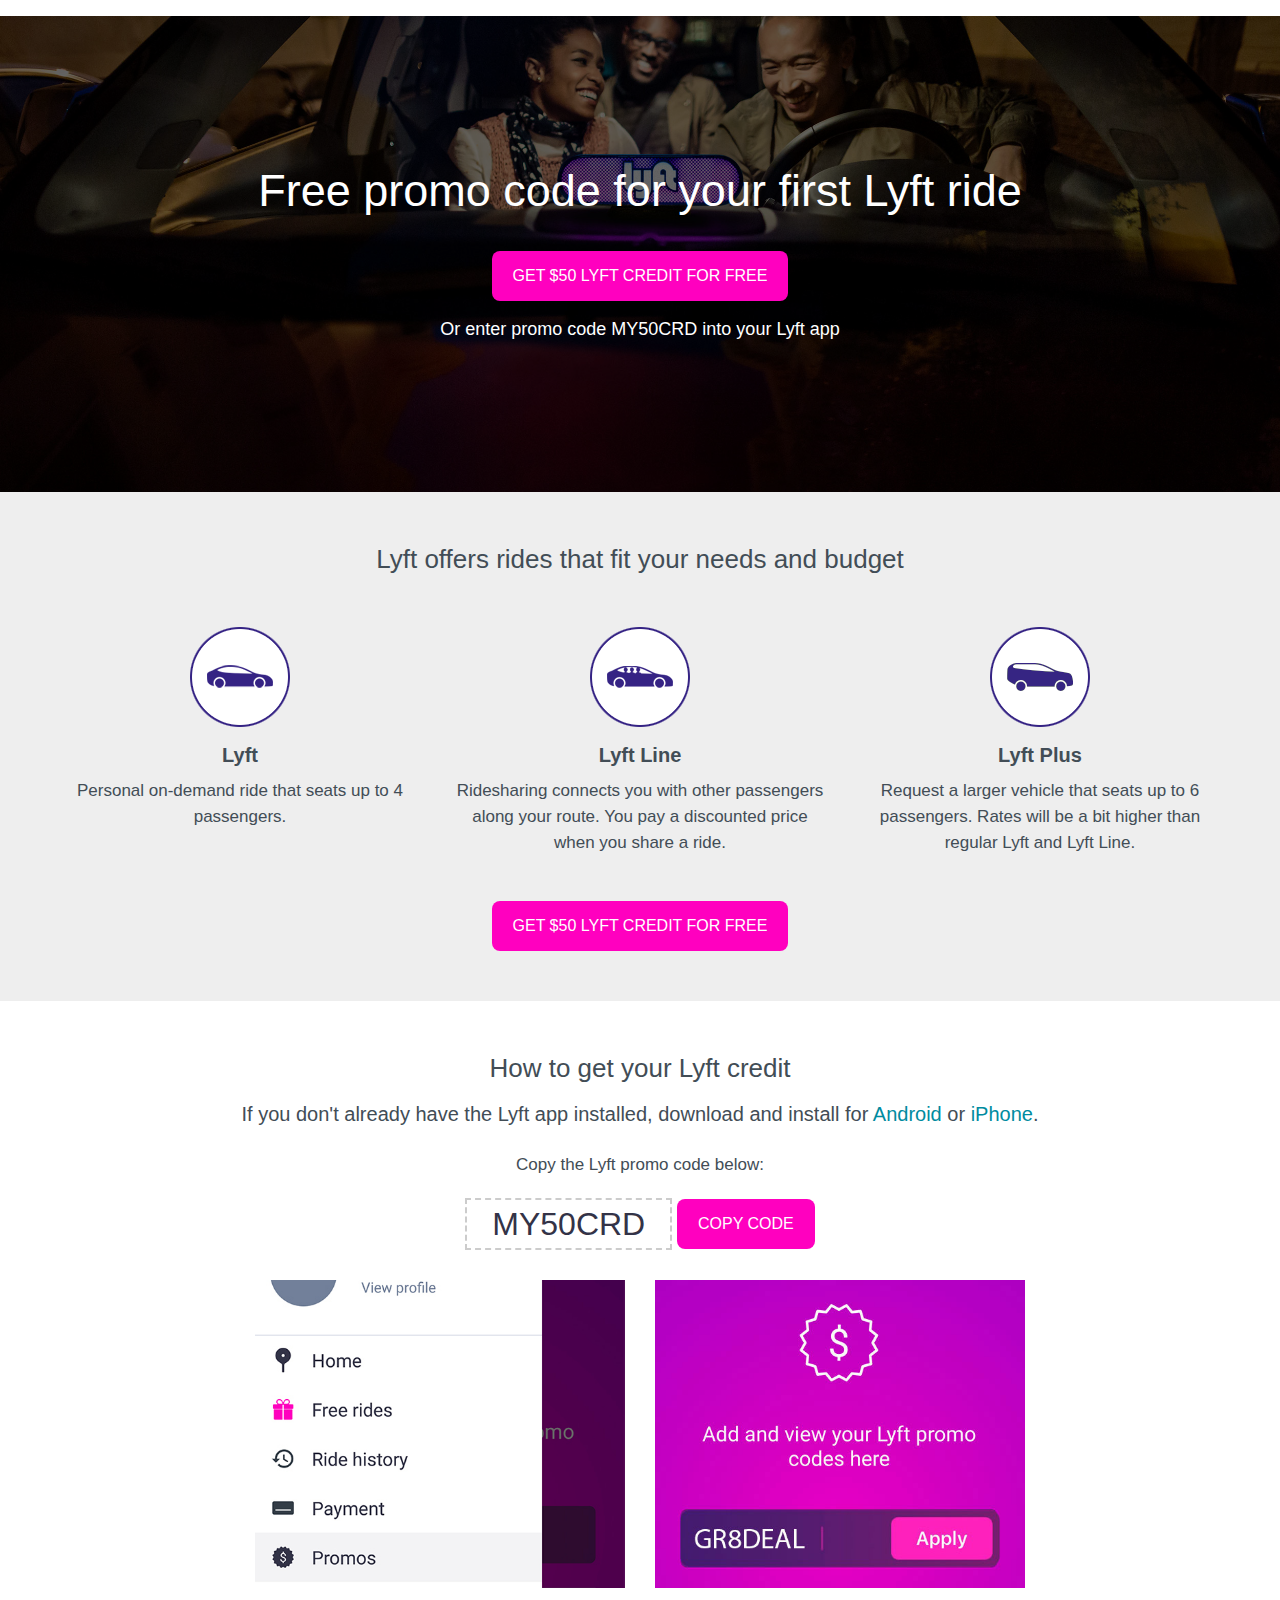
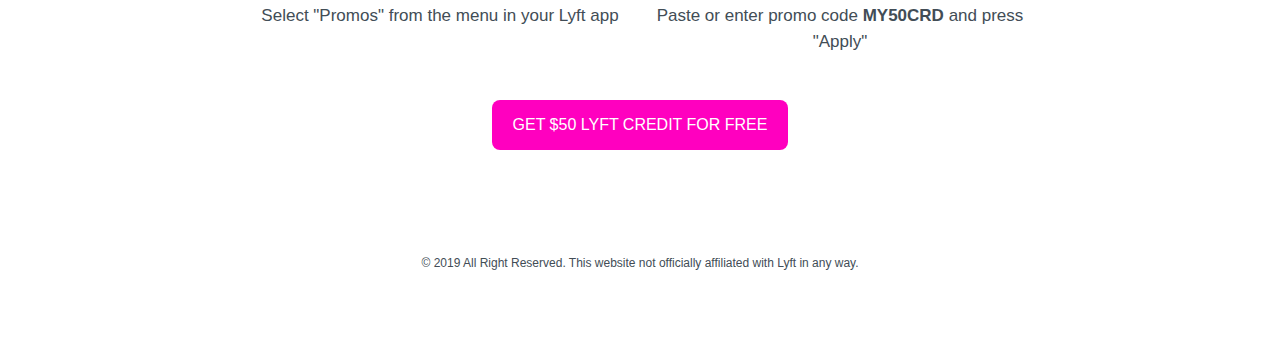
==== commit 75e265ae: "Add files via upload" ====
--- a/50coupon/index.html
+++ b/50coupon/index.html
@@ -20,7 +20,7 @@
     })(window,document,'//static.hotjar.com/c/hotjar-','.js?sv=');
 </script>
       <script src="https://ajax.googleapis.com/ajax/libs/jquery/1.11.1/jquery.min.js"></script>
-      <title>Enter GR8DEAL - Lyft Promo Code - Get $50 free towards your first ride</title>
+      <title>Enter MY50CRD - Lyft Promo Code - Get $50 free towards your first ride</title>
       <!--<script src="/dist/clipboard.min.js"></script>-->
 
       <script type="text/javascript">
@@ -175,8 +175,8 @@
                            </div>
                            <div id="content-c321918" class="csc-default">
                               <div class="align-center">
-                                 <a href="https://www.lyft.com/invite/GR8DEAL" target="_blank" class="pink-button">GET $50 LYFT CREDIT FOR FREE</a>
-								  <div style="color: #FFFFFF; font-size: 18px; margin-top:15px">Or enter promo code <b style="font-weight: 500">GR8DEAL</b> into your Lyft app</div>
+                                 <a href="https://www.lyft.com/invite/MY50CRD" target="_blank" class="pink-button">GET $50 LYFT CREDIT FOR FREE</a>
+								  <div style="color: #FFFFFF; font-size: 18px; margin-top:15px">Or enter promo code <b style="font-weight: 500">MY50CRD</b> into your Lyft app</div>
                               </div>
                            </div>
                         </div>
@@ -194,7 +194,7 @@
                               <div class="row flex skin-mb-s">
                                  <div class="col col-sm-4">
                                     <div id="content-c321934" class="csc-default">
-                                       <div class="csc-textpic csc-textpic-center csc-textpic-above"><a href="https://www.lyft.com/invite/GR8DEAL"><img src="images/lyft-icon.png" data-in-lg-src="images/lyft-icon.png" data-in-sm-src="images/lyft-icon.png" data-in-md-src="images/lyft-icon.png" data-in-xs-src="images/lyft-icon.png" data-in-xxs-src="images/lyft-icon.png" data-in-xl-src="images/lyft-icon.png" class="rimg" alt="Ready to use" title="Ready to use"></a> </div>
+                                       <div class="csc-textpic csc-textpic-center csc-textpic-above"><a href="https://www.lyft.com/invite/MY50CRD"><img src="images/lyft-icon.png" data-in-lg-src="images/lyft-icon.png" data-in-sm-src="images/lyft-icon.png" data-in-md-src="images/lyft-icon.png" data-in-xs-src="images/lyft-icon.png" data-in-xxs-src="images/lyft-icon.png" data-in-xl-src="images/lyft-icon.png" class="rimg" alt="Ready to use" title="Ready to use"></a> </div>
                                     </div>
                                     <div id="content-c321935" class="csc-default">
                                        <h4 class="align-center bold">Lyft</h4>
@@ -203,7 +203,7 @@
                                  </div>
                                  <div class="col col-sm-4">
                                     <div id="content-c321932" class="csc-default">
-                                       <div class="csc-textpic csc-textpic-center csc-textpic-above"><a href="https://www.lyft.com/invite/GR8DEAL"><img src="images/line-icon.png" data-in-lg-src="images/line-icon.png" data-in-sm-src="images/line-icon.png" data-in-md-src="images/line-icon.png" data-in-xs-src="images/line-icon.png" data-in-xxs-src="images/line-icon.png" data-in-xl-src="images/line-icon.png" class="rimg" alt="Free and simple" title="Free and simple"></a> </div>
+                                       <div class="csc-textpic csc-textpic-center csc-textpic-above"><a href="https://www.lyft.com/invite/MY50CRD"><img src="images/line-icon.png" data-in-lg-src="images/line-icon.png" data-in-sm-src="images/line-icon.png" data-in-md-src="images/line-icon.png" data-in-xs-src="images/line-icon.png" data-in-xxs-src="images/line-icon.png" data-in-xl-src="images/line-icon.png" class="rimg" alt="Free and simple" title="Free and simple"></a> </div>
                                     </div>
                                     <div id="content-c321937" class="csc-default">
                                        <h4 class="align-center bold">Lyft Line</h4>
@@ -212,7 +212,7 @@
                                  </div>
                                  <div class="col col-sm-4">
                                     <div id="content-c321933" class="csc-default">
-                                       <div class="csc-textpic csc-textpic-center csc-textpic-above"><a href="https://www.lyft.com/invite/GR8DEAL"><img src="images/plus-icon.png" data-in-lg-src="images/plus-icon.png" data-in-sm-src="images/plus-icon.png" data-in-md-src="images/plus-icon.png" data-in-xs-src="images/plus-icon.png" data-in-xxs-src="images/plus-icon.png" data-in-xl-src="images/plus-icon.png" class="rimg" alt="Includes certification" title="Includes certification"></a> </div>
+                                       <div class="csc-textpic csc-textpic-center csc-textpic-above"><a href="https://www.lyft.com/invite/MY50CRD"><img src="images/plus-icon.png" data-in-lg-src="images/plus-icon.png" data-in-sm-src="images/plus-icon.png" data-in-md-src="images/plus-icon.png" data-in-xs-src="images/plus-icon.png" data-in-xxs-src="images/plus-icon.png" data-in-xl-src="images/plus-icon.png" class="rimg" alt="Includes certification" title="Includes certification"></a> </div>
                                     </div>
                                     <div id="content-c321938" class="csc-default">
                                        <h4 class="align-center bold">Lyft Plus</h4>
@@ -223,7 +223,7 @@
                            </div>
                            <div id="content-c321919" class="csc-default">
                               <div class="align-center">
-                                 <a href="https://www.lyft.com/invite/GR8DEAL" target="_blank" class="pink-button">GET $50 LYFT CREDIT FOR FREE</a>
+                                 <a href="https://www.lyft.com/invite/MY50CRD" target="_blank" class="pink-button">GET $50 LYFT CREDIT FOR FREE</a>
                               </div>
                            </div>
                         </div>
@@ -244,7 +244,7 @@
                               <div class="align-center">
                                  <p class="align-center">Copy the Lyft promo code below:</p>
                                  
-                                 <div class="promo-button" id="promo">GR8DEAL</div>
+                                 <div class="promo-button" id="promo">MY50CRD</div>
                                  
 
                                  <button onclick="copyToClipboard('#promo')" class="pink-button" style="margin-bottom: 10px">COPY CODE</button>
@@ -262,17 +262,17 @@
                                  </div>
                                  <div class="col col-sm-4">
                                     <div id="content-c321833" class="csc-default">
-                                       <div class="csc-textpic csc-textpic-center csc-textpic-above"><a href="https://www.lyft.com/invite/GR8DEAL"><img src="images/enter-code-03.jpg" data-in-lg-src="images/enter-code-snip-03.jpg" data-in-sm-src="images/enter-code-snip-03.jpg" data-in-md-src="images/enter-code-snip-03.jpg" data-in-xs-src="images/enter-code-snip-03.jpg" data-in-xxs-src="images/enter-code-snip-03.jpg" data-in-xl-src="images/enter-code-snip-03.jpg" class="rimg" alt="Includes certification" title="Includes certification" border="0"></a> </div>
+                                       <div class="csc-textpic csc-textpic-center csc-textpic-above"><a href="https://www.lyft.com/invite/MY50CRD"><img src="images/enter-code-03.jpg" data-in-lg-src="images/enter-code-snip-03.jpg" data-in-sm-src="images/enter-code-snip-03.jpg" data-in-md-src="images/enter-code-snip-03.jpg" data-in-xs-src="images/enter-code-snip-03.jpg" data-in-xxs-src="images/enter-code-snip-03.jpg" data-in-xl-src="images/enter-code-snip-03.jpg" class="rimg" alt="Includes certification" title="Includes certification" border="0"></a> </div>
                                     </div>
                                     <div id="content-c321838" class="csc-default">
-										<p class="align-center">Paste or enter promo code <b>GR8DEAL</b> and press "Apply"</p>
+										<p class="align-center">Paste or enter promo code <b>MY50CRD</b> and press "Apply"</p>
                                     </div>
                                  </div>
                               </div>
                            </div>
                            <div id="content-c325519" class="csc-default">
                               <div class="align-center">
-                                 <a href="https://www.lyft.com/invite/GR8DEAL" target="_blank" class="pink-button">GET $50 LYFT CREDIT FOR FREE</a>
+                                 <a href="https://www.lyft.com/invite/MY50CRD" target="_blank" class="pink-button">GET $50 LYFT CREDIT FOR FREE</a>
                               </div>
                            </div>
                         </div>
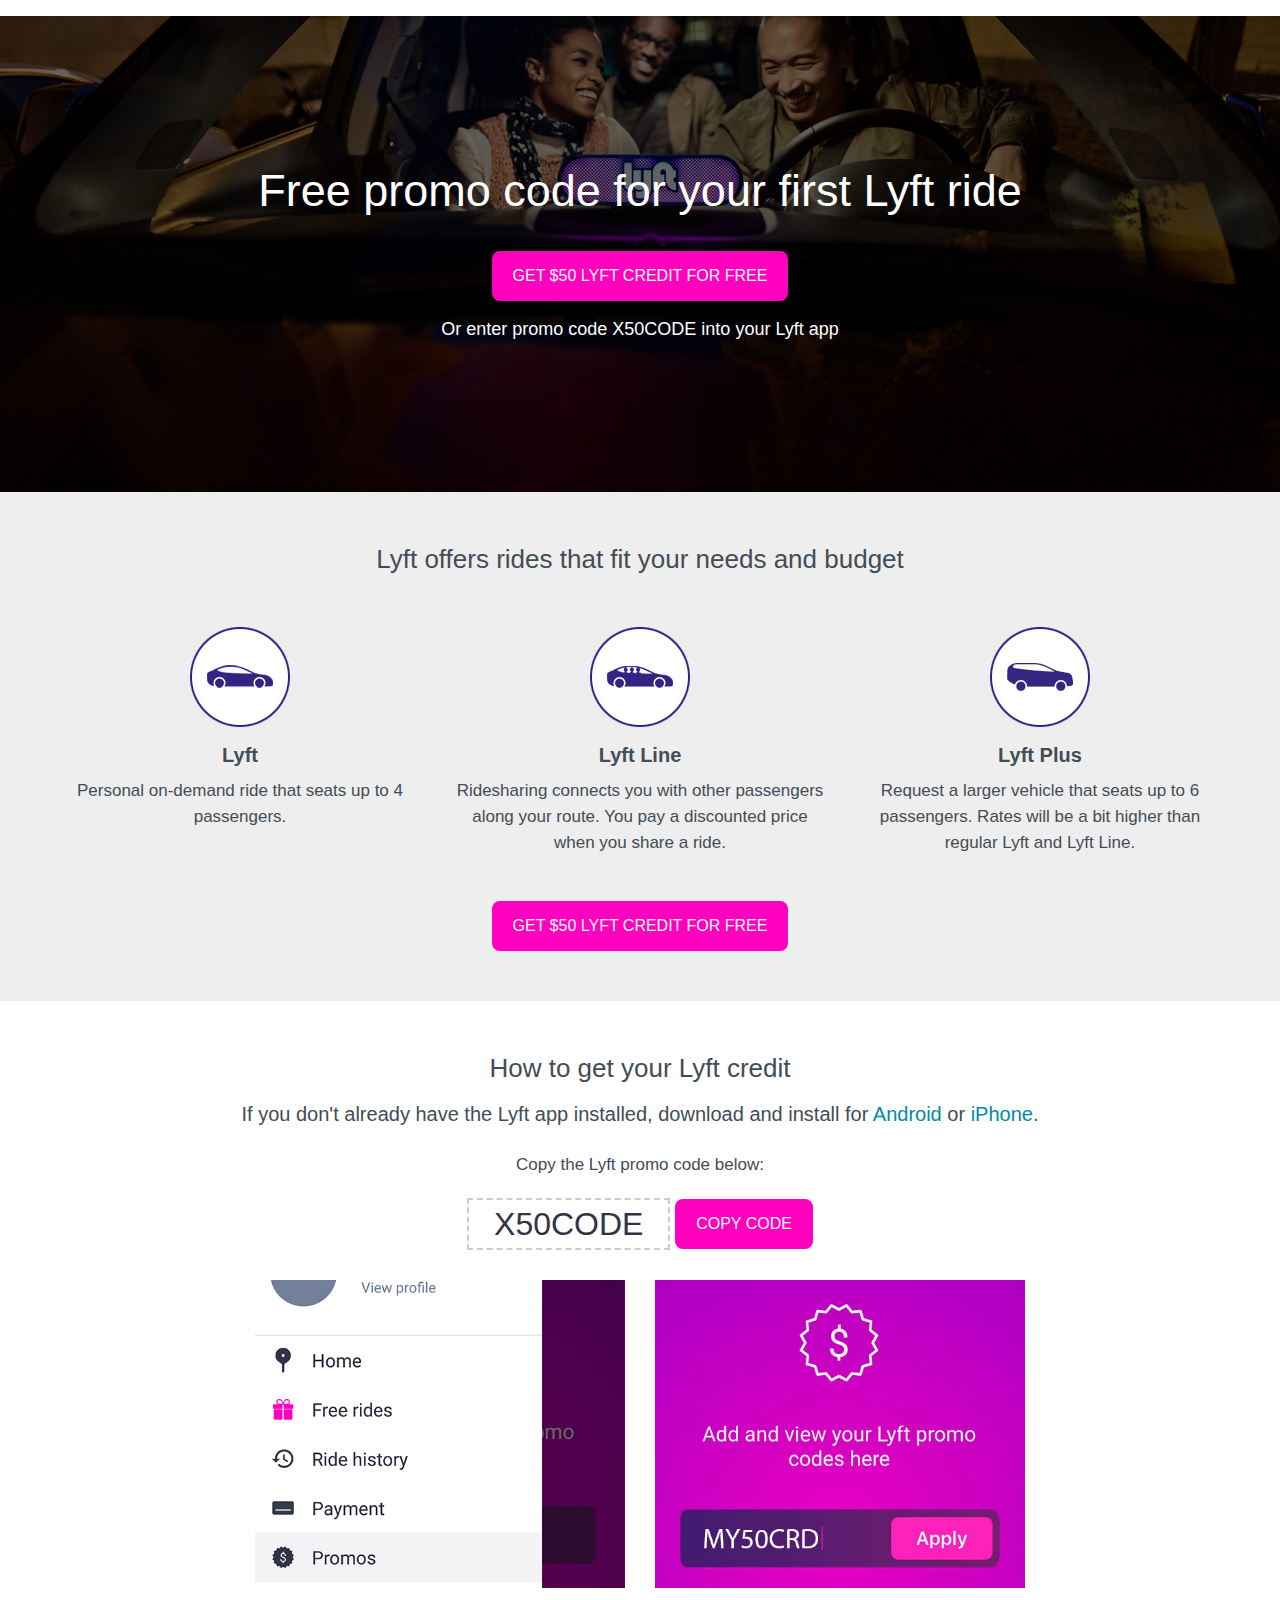
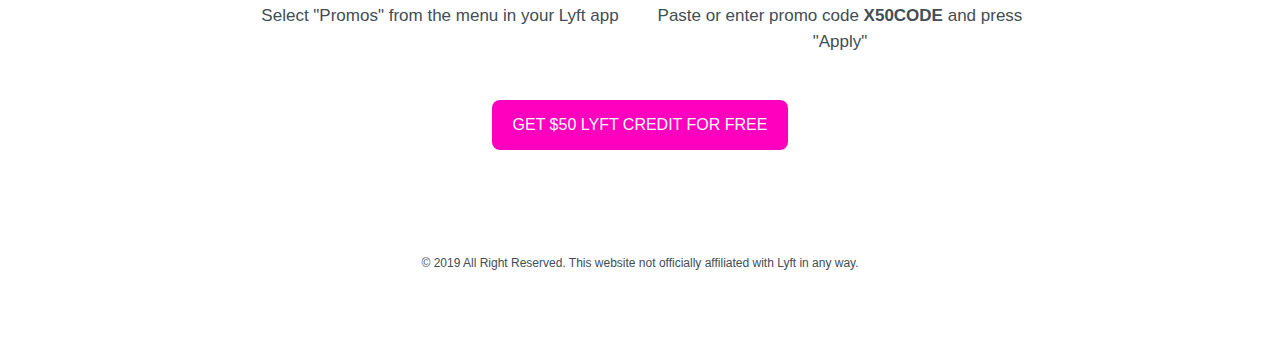
==== commit 5c07d7e9: "Add files via upload" ====
--- a/50coupon/index.html
+++ b/50coupon/index.html
@@ -20,7 +20,7 @@
     })(window,document,'//static.hotjar.com/c/hotjar-','.js?sv=');
 </script>
       <script src="https://ajax.googleapis.com/ajax/libs/jquery/1.11.1/jquery.min.js"></script>
-      <title>Enter MY50CRD - Lyft Promo Code - Get $50 free towards your first ride</title>
+      <title>Enter X50CODE - Lyft Promo Code - Get $50 free towards your first ride</title>
       <!--<script src="/dist/clipboard.min.js"></script>-->
 
       <script type="text/javascript">
@@ -175,8 +175,8 @@
                            </div>
                            <div id="content-c321918" class="csc-default">
                               <div class="align-center">
-                                 <a href="https://www.lyft.com/invite/MY50CRD" target="_blank" class="pink-button">GET $50 LYFT CREDIT FOR FREE</a>
-								  <div style="color: #FFFFFF; font-size: 18px; margin-top:15px">Or enter promo code <b style="font-weight: 500">MY50CRD</b> into your Lyft app</div>
+                                 <a href="https://www.lyft.com/invite/X50CODE" target="_blank" class="pink-button">GET $50 LYFT CREDIT FOR FREE</a>
+								  <div style="color: #FFFFFF; font-size: 18px; margin-top:15px">Or enter promo code <b style="font-weight: 500">X50CODE</b> into your Lyft app</div>
                               </div>
                            </div>
                         </div>
@@ -194,7 +194,7 @@
                               <div class="row flex skin-mb-s">
                                  <div class="col col-sm-4">
                                     <div id="content-c321934" class="csc-default">
-                                       <div class="csc-textpic csc-textpic-center csc-textpic-above"><a href="https://www.lyft.com/invite/MY50CRD"><img src="images/lyft-icon.png" data-in-lg-src="images/lyft-icon.png" data-in-sm-src="images/lyft-icon.png" data-in-md-src="images/lyft-icon.png" data-in-xs-src="images/lyft-icon.png" data-in-xxs-src="images/lyft-icon.png" data-in-xl-src="images/lyft-icon.png" class="rimg" alt="Ready to use" title="Ready to use"></a> </div>
+                                       <div class="csc-textpic csc-textpic-center csc-textpic-above"><a href="https://www.lyft.com/invite/X50CODE"><img src="images/lyft-icon.png" data-in-lg-src="images/lyft-icon.png" data-in-sm-src="images/lyft-icon.png" data-in-md-src="images/lyft-icon.png" data-in-xs-src="images/lyft-icon.png" data-in-xxs-src="images/lyft-icon.png" data-in-xl-src="images/lyft-icon.png" class="rimg" alt="Ready to use" title="Ready to use"></a> </div>
                                     </div>
                                     <div id="content-c321935" class="csc-default">
                                        <h4 class="align-center bold">Lyft</h4>
@@ -203,7 +203,7 @@
                                  </div>
                                  <div class="col col-sm-4">
                                     <div id="content-c321932" class="csc-default">
-                                       <div class="csc-textpic csc-textpic-center csc-textpic-above"><a href="https://www.lyft.com/invite/MY50CRD"><img src="images/line-icon.png" data-in-lg-src="images/line-icon.png" data-in-sm-src="images/line-icon.png" data-in-md-src="images/line-icon.png" data-in-xs-src="images/line-icon.png" data-in-xxs-src="images/line-icon.png" data-in-xl-src="images/line-icon.png" class="rimg" alt="Free and simple" title="Free and simple"></a> </div>
+                                       <div class="csc-textpic csc-textpic-center csc-textpic-above"><a href="https://www.lyft.com/invite/X50CODE"><img src="images/line-icon.png" data-in-lg-src="images/line-icon.png" data-in-sm-src="images/line-icon.png" data-in-md-src="images/line-icon.png" data-in-xs-src="images/line-icon.png" data-in-xxs-src="images/line-icon.png" data-in-xl-src="images/line-icon.png" class="rimg" alt="Free and simple" title="Free and simple"></a> </div>
                                     </div>
                                     <div id="content-c321937" class="csc-default">
                                        <h4 class="align-center bold">Lyft Line</h4>
@@ -212,7 +212,7 @@
                                  </div>
                                  <div class="col col-sm-4">
                                     <div id="content-c321933" class="csc-default">
-                                       <div class="csc-textpic csc-textpic-center csc-textpic-above"><a href="https://www.lyft.com/invite/MY50CRD"><img src="images/plus-icon.png" data-in-lg-src="images/plus-icon.png" data-in-sm-src="images/plus-icon.png" data-in-md-src="images/plus-icon.png" data-in-xs-src="images/plus-icon.png" data-in-xxs-src="images/plus-icon.png" data-in-xl-src="images/plus-icon.png" class="rimg" alt="Includes certification" title="Includes certification"></a> </div>
+                                       <div class="csc-textpic csc-textpic-center csc-textpic-above"><a href="https://www.lyft.com/invite/X50CODE"><img src="images/plus-icon.png" data-in-lg-src="images/plus-icon.png" data-in-sm-src="images/plus-icon.png" data-in-md-src="images/plus-icon.png" data-in-xs-src="images/plus-icon.png" data-in-xxs-src="images/plus-icon.png" data-in-xl-src="images/plus-icon.png" class="rimg" alt="Includes certification" title="Includes certification"></a> </div>
                                     </div>
                                     <div id="content-c321938" class="csc-default">
                                        <h4 class="align-center bold">Lyft Plus</h4>
@@ -223,7 +223,7 @@
                            </div>
                            <div id="content-c321919" class="csc-default">
                               <div class="align-center">
-                                 <a href="https://www.lyft.com/invite/MY50CRD" target="_blank" class="pink-button">GET $50 LYFT CREDIT FOR FREE</a>
+                                 <a href="https://www.lyft.com/invite/X50CODE" target="_blank" class="pink-button">GET $50 LYFT CREDIT FOR FREE</a>
                               </div>
                            </div>
                         </div>
@@ -244,7 +244,7 @@
                               <div class="align-center">
                                  <p class="align-center">Copy the Lyft promo code below:</p>
                                  
-                                 <div class="promo-button" id="promo">MY50CRD</div>
+                                 <div class="promo-button" id="promo">X50CODE</div>
                                  
 
                                  <button onclick="copyToClipboard('#promo')" class="pink-button" style="margin-bottom: 10px">COPY CODE</button>
@@ -262,17 +262,17 @@
                                  </div>
                                  <div class="col col-sm-4">
                                     <div id="content-c321833" class="csc-default">
-                                       <div class="csc-textpic csc-textpic-center csc-textpic-above"><a href="https://www.lyft.com/invite/MY50CRD"><img src="images/enter-code-03.jpg" data-in-lg-src="images/enter-code-snip-03.jpg" data-in-sm-src="images/enter-code-snip-03.jpg" data-in-md-src="images/enter-code-snip-03.jpg" data-in-xs-src="images/enter-code-snip-03.jpg" data-in-xxs-src="images/enter-code-snip-03.jpg" data-in-xl-src="images/enter-code-snip-03.jpg" class="rimg" alt="Includes certification" title="Includes certification" border="0"></a> </div>
+                                       <div class="csc-textpic csc-textpic-center csc-textpic-above"><a href="https://www.lyft.com/invite/X50CODE"><img src="images/enter-code-03.jpg" data-in-lg-src="images/enter-code-snip-03.jpg" data-in-sm-src="images/enter-code-snip-03.jpg" data-in-md-src="images/enter-code-snip-03.jpg" data-in-xs-src="images/enter-code-snip-03.jpg" data-in-xxs-src="images/enter-code-snip-03.jpg" data-in-xl-src="images/enter-code-snip-03.jpg" class="rimg" alt="Includes certification" title="Includes certification" border="0"></a> </div>
                                     </div>
                                     <div id="content-c321838" class="csc-default">
-										<p class="align-center">Paste or enter promo code <b>MY50CRD</b> and press "Apply"</p>
+										<p class="align-center">Paste or enter promo code <b>X50CODE</b> and press "Apply"</p>
                                     </div>
                                  </div>
                               </div>
                            </div>
                            <div id="content-c325519" class="csc-default">
                               <div class="align-center">
-                                 <a href="https://www.lyft.com/invite/MY50CRD" target="_blank" class="pink-button">GET $50 LYFT CREDIT FOR FREE</a>
+                                 <a href="https://www.lyft.com/invite/X50CODE" target="_blank" class="pink-button">GET $50 LYFT CREDIT FOR FREE</a>
                               </div>
                            </div>
                         </div>
